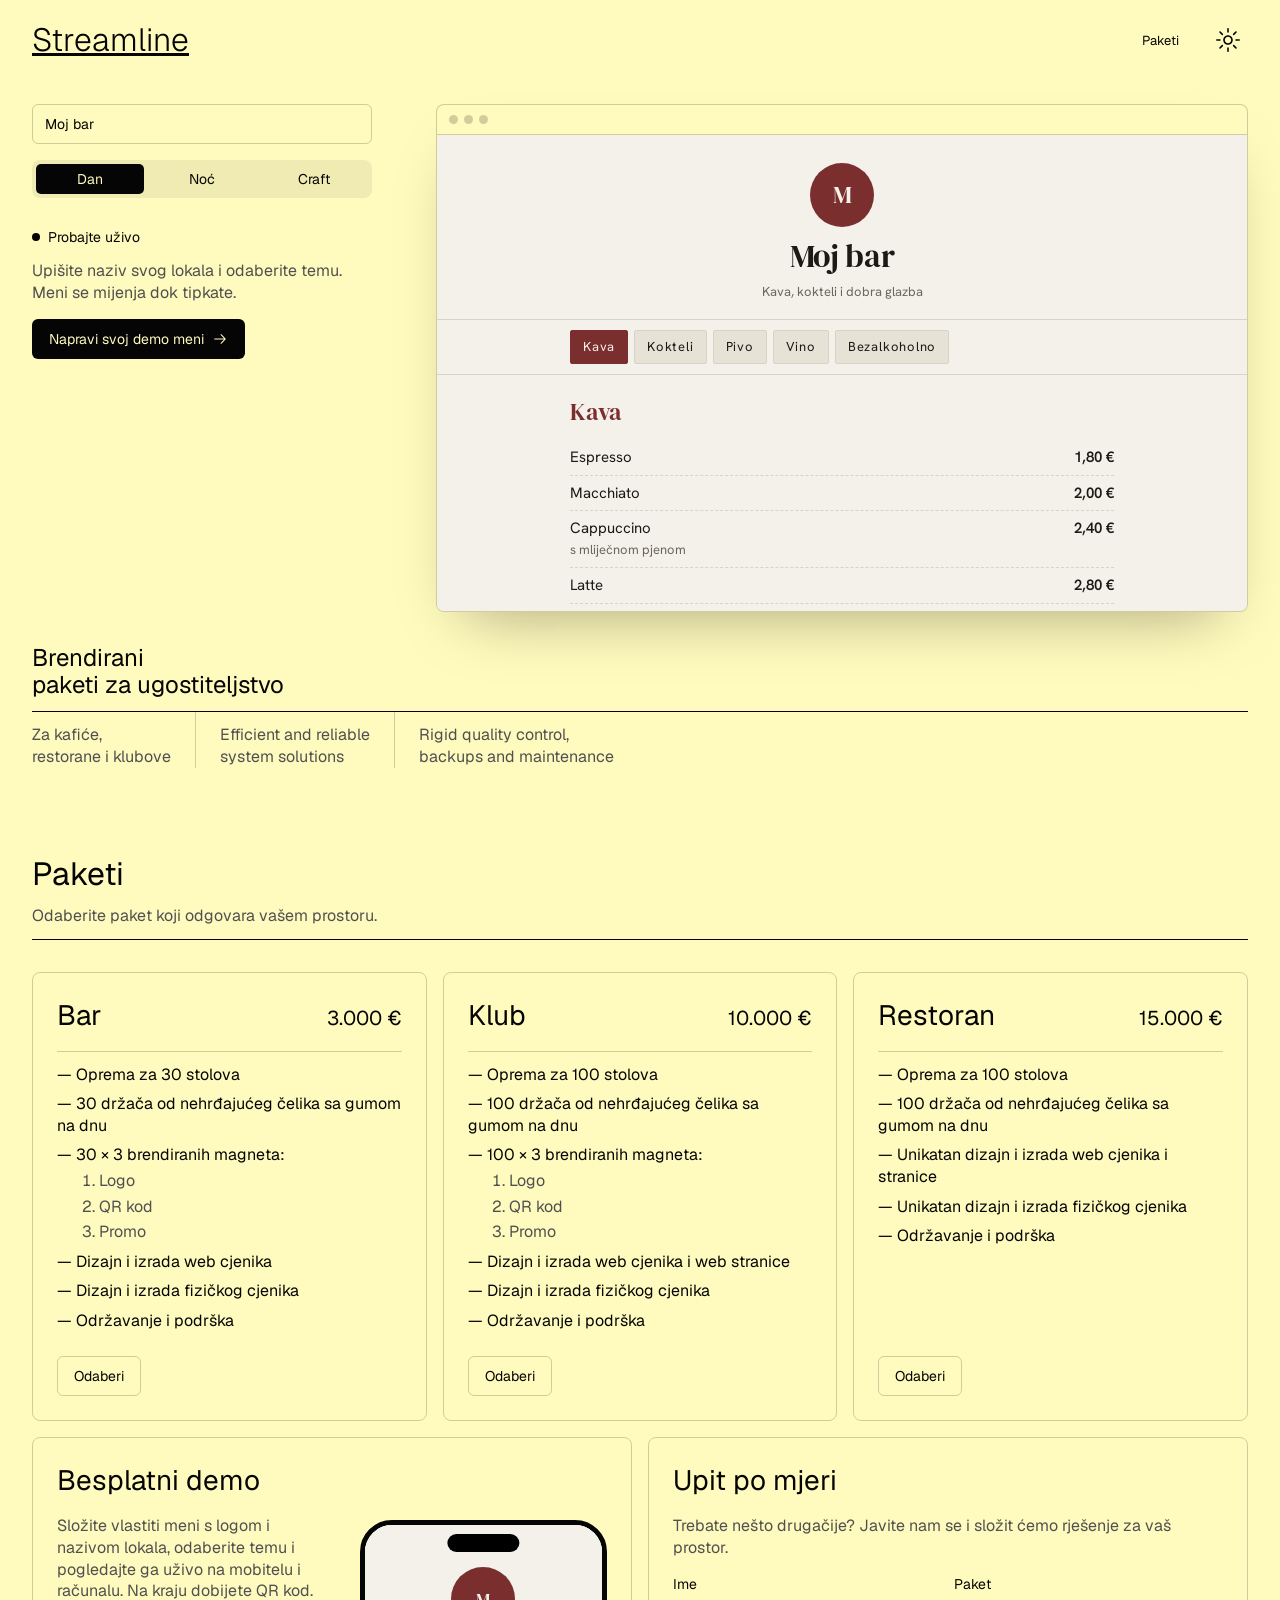
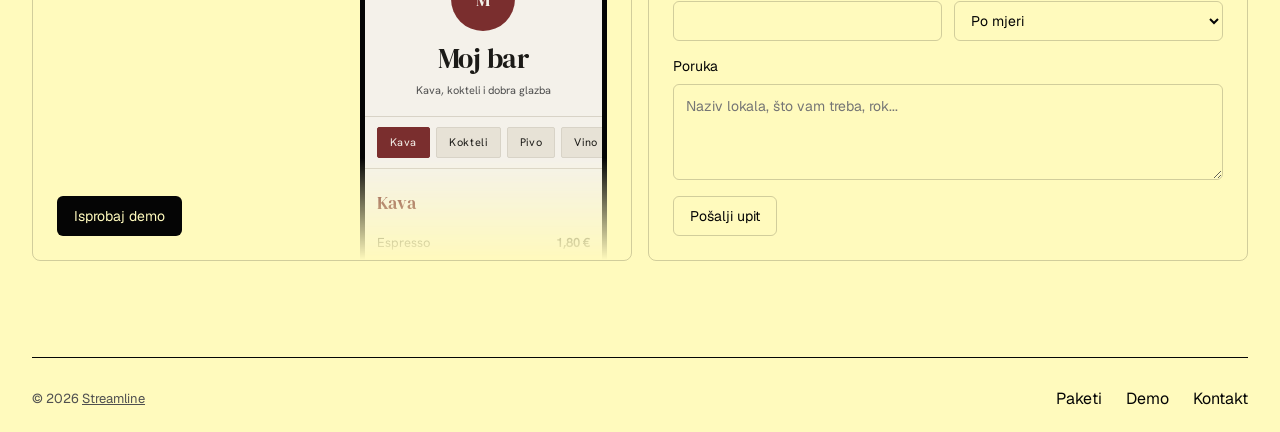
==== index.html @ 65c803cf "Streamline website: homepage, menu builder and exports Homepage with a live menu demo, packages (Bar" ====
<!DOCTYPE html>
<html lang="hr">

<head>
    <meta charset="UTF-8">
    <meta name="viewport" content="width=device-width, initial-scale=1.0">
    <meta name="description" content="Brendirani paketi za ugostiteljstvo: digitalni meniji za kafiće, restorane i klubove.">
    <title>Streamline</title>

    <script>
        try {
            document.documentElement.dataset.theme = localStorage.theme ||
                (matchMedia('(prefers-color-scheme: dark)').matches ? 'dark' : 'light');
        } catch { document.documentElement.dataset.theme = 'dark'; }
    </script>

    <link rel="preload" href="fonts/geist-latin.woff2" as="font" type="font/woff2" crossorigin>
    <link rel="stylesheet" href="css/site-font.css">
    <!-- menu fonts, served from fonts/ (see css/fonts.css); the default theme's two are preloaded -->
    <link rel="preload" href="fonts/hanken-grotesk-latin.woff2" as="font" type="font/woff2" crossorigin>
    <link rel="preload" href="fonts/dm-serif-display-400-latin.woff2" as="font" type="font/woff2" crossorigin>
    <link rel="stylesheet" href="css/fonts.css">
    <link rel="stylesheet" href="css/tokens.css">
    <link rel="stylesheet" href="css/base.css">
    <link rel="stylesheet" href="css/menu.css">
    <link rel="stylesheet" href="css/home.css">
</head>

<body>

    <header class="site-header container">
        <a class="brand" href="index.html">Streamline</a>
        <div class="header-actions">
            <a class="btn btn-ghost btn-sm hide-mobile" href="#packages">Paketi</a>
            <button id="theme" type="button" aria-label="Promijeni temu">
                <svg class="sun" width="24" height="24" viewBox="0 0 15 15" fill="none" xmlns="http://www.w3.org/2000/svg"><path d="M7.5 0C7.77614 0 8 0.223858 8 0.5V2.5C8 2.77614 7.77614 3 7.5 3C7.22386 3 7 2.77614 7 2.5V0.5C7 0.223858 7.22386 0 7.5 0ZM2.1967 2.1967C2.39196 2.00144 2.70854 2.00144 2.90381 2.1967L4.31802 3.61091C4.51328 3.80617 4.51328 4.12276 4.31802 4.31802C4.12276 4.51328 3.80617 4.51328 3.61091 4.31802L2.1967 2.90381C2.00144 2.70854 2.00144 2.39196 2.1967 2.1967ZM0.5 7C0.223858 7 0 7.22386 0 7.5C0 7.77614 0.223858 8 0.5 8H2.5C2.77614 8 3 7.77614 3 7.5C3 7.22386 2.77614 7 2.5 7H0.5ZM2.1967 12.8033C2.00144 12.608 2.00144 12.2915 2.1967 12.0962L3.61091 10.682C3.80617 10.4867 4.12276 10.4867 4.31802 10.682C4.51328 10.8772 4.51328 11.1938 4.31802 11.3891L2.90381 12.8033C2.70854 12.9986 2.39196 12.9986 2.1967 12.8033ZM12.5 7C12.2239 7 12 7.22386 12 7.5C12 7.77614 12.2239 8 12.5 8H14.5C14.7761 8 15 7.77614 15 7.5C15 7.22386 14.7761 7 14.5 7H12.5ZM10.682 4.31802C10.4867 4.12276 10.4867 3.80617 10.682 3.61091L12.0962 2.1967C12.2915 2.00144 12.608 2.00144 12.8033 2.1967C12.9986 2.39196 12.9986 2.70854 12.8033 2.90381L11.3891 4.31802C11.1938 4.51328 10.8772 4.51328 10.682 4.31802ZM8 12.5C8 12.2239 7.77614 12 7.5 12C7.22386 12 7 12.2239 7 12.5V14.5C7 14.7761 7.22386 15 7.5 15C7.77614 15 8 14.7761 8 14.5V12.5ZM10.682 10.682C10.8772 10.4867 11.1938 10.4867 11.3891 10.682L12.8033 12.0962C12.9986 12.2915 12.9986 12.608 12.8033 12.8033C12.608 12.9986 12.2915 12.9986 12.0962 12.8033L10.682 11.3891C10.4867 11.1938 10.4867 10.8772 10.682 10.682ZM5.5 7.5C5.5 6.39543 6.39543 5.5 7.5 5.5C8.60457 5.5 9.5 6.39543 9.5 7.5C9.5 8.60457 8.60457 9.5 7.5 9.5C6.39543 9.5 5.5 8.60457 5.5 7.5ZM7.5 4.5C5.84315 4.5 4.5 5.84315 4.5 7.5C4.5 9.15685 5.84315 10.5 7.5 10.5C9.15685 10.5 10.5 9.15685 10.5 7.5C10.5 5.84315 9.15685 4.5 7.5 4.5Z" fill="currentColor" fill-rule="evenodd" clip-rule="evenodd"></path></svg>
            <svg class="moon" width="24" height="24" viewBox="0 0 15 15" fill="none" xmlns="http://www.w3.org/2000/svg"><path d="M2.89998 0.499976C2.89998 0.279062 2.72089 0.0999756 2.49998 0.0999756C2.27906 0.0999756 2.09998 0.279062 2.09998 0.499976V1.09998H1.49998C1.27906 1.09998 1.09998 1.27906 1.09998 1.49998C1.09998 1.72089 1.27906 1.89998 1.49998 1.89998H2.09998V2.49998C2.09998 2.72089 2.27906 2.89998 2.49998 2.89998C2.72089 2.89998 2.89998 2.72089 2.89998 2.49998V1.89998H3.49998C3.72089 1.89998 3.89998 1.72089 3.89998 1.49998C3.89998 1.27906 3.72089 1.09998 3.49998 1.09998H2.89998V0.499976ZM5.89998 3.49998C5.89998 3.27906 5.72089 3.09998 5.49998 3.09998C5.27906 3.09998 5.09998 3.27906 5.09998 3.49998V4.09998H4.49998C4.27906 4.09998 4.09998 4.27906 4.09998 4.49998C4.09998 4.72089 4.27906 4.89998 4.49998 4.89998H5.09998V5.49998C5.09998 5.72089 5.27906 5.89998 5.49998 5.89998C5.72089 5.89998 5.89998 5.72089 5.89998 5.49998V4.89998H6.49998C6.72089 4.89998 6.89998 4.72089 6.89998 4.49998C6.89998 4.27906 6.72089 4.09998 6.49998 4.09998H5.89998V3.49998ZM1.89998 6.49998C1.89998 6.27906 1.72089 6.09998 1.49998 6.09998C1.27906 6.09998 1.09998 6.27906 1.09998 6.49998V7.09998H0.499976C0.279062 7.09998 0.0999756 7.27906 0.0999756 7.49998C0.0999756 7.72089 0.279062 7.89998 0.499976 7.89998H1.09998V8.49998C1.09998 8.72089 1.27906 8.89997 1.49998 8.89997C1.72089 8.89997 1.89998 8.72089 1.89998 8.49998V7.89998H2.49998C2.72089 7.89998 2.89998 7.72089 2.89998 7.49998C2.89998 7.27906 2.72089 7.09998 2.49998 7.09998H1.89998V6.49998ZM8.54406 0.98184L8.24618 0.941586C8.03275 0.917676 7.90692 1.1655 8.02936 1.34194C8.17013 1.54479 8.29981 1.75592 8.41754 1.97445C8.91878 2.90485 9.20322 3.96932 9.20322 5.10022C9.20322 8.37201 6.82247 11.0878 3.69887 11.6097C3.45736 11.65 3.20988 11.6772 2.96008 11.6906C2.74563 11.702 2.62729 11.9535 2.77721 12.1072C2.84551 12.1773 2.91535 12.2458 2.98667 12.3128L3.05883 12.3795L3.31883 12.6045L3.50684 12.7532L3.62796 12.8433L3.81491 12.9742L3.99079 13.089C4.11175 13.1651 4.23536 13.2375 4.36157 13.3059L4.62496 13.4412L4.88553 13.5607L5.18837 13.6828L5.43169 13.7686C5.56564 13.8128 5.70149 13.8529 5.83857 13.8885C5.94262 13.9155 6.04767 13.9401 6.15405 13.9622C6.27993 13.9883 6.40713 14.0109 6.53544 14.0298L6.85241 14.0685L7.11934 14.0892C7.24637 14.0965 7.37436 14.1002 7.50322 14.1002C11.1483 14.1002 14.1032 11.1453 14.1032 7.50023C14.1032 7.25044 14.0893 7.00389 14.0623 6.76131L14.0255 6.48407C13.991 6.26083 13.9453 6.04129 13.8891 5.82642C13.8213 5.56709 13.7382 5.31398 13.6409 5.06881L13.5279 4.80132L13.4507 4.63542L13.3766 4.48666C13.2178 4.17773 13.0353 3.88295 12.8312 3.60423L12.6782 3.40352L12.4793 3.16432L12.3157 2.98361L12.1961 2.85951L12.0355 2.70246L11.8134 2.50184L11.4925 2.24191L11.2483 2.06498L10.9562 1.87446L10.6346 1.68894L10.3073 1.52378L10.1938 1.47176L9.95488 1.3706L9.67791 1.2669L9.42566 1.1846L9.10075 1.09489L8.83599 1.03486L8.54406 0.98184ZM10.4032 5.30023C10.4032 4.27588 10.2002 3.29829 9.83244 2.40604C11.7623 3.28995 13.1032 5.23862 13.1032 7.50023C13.1032 10.593 10.596 13.1002 7.50322 13.1002C6.63646 13.1002 5.81597 12.9036 5.08355 12.5522C6.5419 12.0941 7.81081 11.2082 8.74322 10.0416C8.87963 10.2284 9.10028 10.3497 9.34928 10.3497C9.76349 10.3497 10.0993 10.0139 10.0993 9.59971C10.0993 9.24256 9.84965 8.94373 9.51535 8.86816C9.57741 8.75165 9.63653 8.63334 9.6926 8.51332C9.88358 8.63163 10.1088 8.69993 10.35 8.69993C11.0403 8.69993 11.6 8.14028 11.6 7.44993C11.6 6.75976 11.0406 6.20024 10.3505 6.19993C10.3853 5.90487 10.4032 5.60464 10.4032 5.30023Z" fill="currentColor" fill-rule="evenodd" clip-rule="evenodd"></path></svg>
            </button>
        </div>
    </header>

    <main>

        <section id="landing" class="container">

            <div class="hero-demo">
                <div class="hero-controls">
                    <label class="field">
                        <span class="sr-only">Naziv lokala</span>
                        <input class="input" type="text" data-name-input maxlength="32" placeholder="Naziv lokala">
                    </label>

                    <div class="segmented" data-theme-group role="radiogroup" aria-label="Tema menija"></div>

                    <p class="eyebrow"><span class="dot"></span> Probajte uživo</p>
                    <p class="hero-lead">Upišite naziv svog lokala i odaberite temu. Meni se mijenja dok tipkate.</p>

                    <a class="btn btn-primary" data-open-builder href="demo.html">
                        Napravi svoj demo meni
                        <svg width="16" height="16" viewBox="0 0 15 15" fill="none" aria-hidden="true"><path d="M8.15 3.15a.5.5 0 0 1 .7 0l4 4a.5.5 0 0 1 0 .7l-4 4a.5.5 0 0 1-.7-.7L11.29 8H2.5a.5.5 0 0 1 0-1h8.79L8.15 3.85a.5.5 0 0 1 0-.7Z" fill="currentColor"/></svg>
                    </a>
                </div>

                <div class="hero-stage" aria-label="Pregled menija">
                    <div class="device laptop">
                        <div class="laptop-bar"><i></i><i></i><i></i></div>
                        <div class="screen" data-menu></div>
                    </div>
                    <div class="device phone">
                        <div class="screen" data-menu></div>
                    </div>
                </div>
            </div>

            <div id="hero">
                <div id="hero-title">
                    <h3>Brendirani <br> paketi za ugostiteljstvo</h3>
                </div>

                <div id="list">
                    <div>Za kafiće, <br> restorane i klubove</div>
                    <div>Efficient and reliable<br> system solutions</div>
                    <div>Rigid quality control, <br> backups and maintenance</div>
                </div>
            </div>

        </section>

        <section id="packages" class="container">
            <div class="section-head">
                <h3>Paketi</h3>
                <p>Odaberite paket koji odgovara vašem prostoru.</p>
            </div>

            <div class="package-grid">
                <article class="card">
                    <div class="card-head">
                        <h4>Bar</h4>
                        <p class="card-price">3.000 €</p>
                    </div>
                    <ul>
                        <li>Oprema za 30 stolova</li>
                        <li>30 držača od nehrđajućeg čelika sa gumom na dnu</li>
                        <li>30 × 3 brendiranih magneta:
                            <ol><li>Logo</li><li>QR kod</li><li>Promo</li></ol>
                        </li>
                        <li>Dizajn i izrada web cjenika</li>
                        <li>Dizajn i izrada fizičkog cjenika</li>
                        <li>Održavanje i podrška</li>
                    </ul>
                    <a class="btn btn-outline" href="#inquiry" data-package="Bar">Odaberi</a>
                </article>

                <article class="card">
                    <div class="card-head">
                        <h4>Klub</h4>
                        <p class="card-price">10.000 €</p>
                    </div>
                    <ul>
                        <li>Oprema za 100 stolova</li>
                        <li>100 držača od nehrđajućeg čelika sa gumom na dnu</li>
                        <li>100 × 3 brendiranih magneta:
                            <ol><li>Logo</li><li>QR kod</li><li>Promo</li></ol>
                        </li>
                        <li>Dizajn i izrada web cjenika i web stranice</li>
                        <li>Dizajn i izrada fizičkog cjenika</li>
                        <li>Održavanje i podrška</li>
                    </ul>
                    <a class="btn btn-outline" href="#inquiry" data-package="Klub">Odaberi</a>
                </article>

                <article class="card">
                    <div class="card-head">
                        <h4>Restoran</h4>
                        <p class="card-price">15.000 €</p>
                    </div>
                    <ul>
                        <li>Oprema za 100 stolova</li>
                        <li>100 držača od nehrđajućeg čelika sa gumom na dnu</li>
                        <li>Unikatan dizajn i izrada web cjenika i stranice</li>
                        <li>Unikatan dizajn i izrada fizičkog cjenika</li>
                        <li>Održavanje i podrška</li>
                    </ul>
                    <a class="btn btn-outline" href="#inquiry" data-package="Restoran">Odaberi</a>
                </article>
            </div>

            <div class="split">
                <div class="split-item free-demo">
                    <div class="free-demo-text">
                        <h4>Besplatni demo</h4>
                        <p>Složite vlastiti meni s logom i nazivom lokala, odaberite temu i pogledajte ga uživo na mobitelu i računalu. Na kraju dobijete QR kod.</p>
                        <a class="btn btn-primary" data-open-builder href="demo.html">Isprobaj demo</a>
                    </div>

                    <div class="free-demo-stage">
                        <div class="device phone">
                            <div class="screen" data-menu="light"></div>
                        </div>
                    </div>
                </div>

                <form class="split-item" id="inquiry">
                    <h4>Upit po mjeri</h4>
                    <p>Trebate nešto drugačije? Javite nam se i složit ćemo rješenje za vaš prostor.</p>

                    <div class="form-row">
                        <label class="field">
                            <span>Ime</span>
                            <input class="input" type="text" name="name" required>
                        </label>
                        <label class="field">
                            <span>Paket</span>
                            <select class="input" name="package">
                                <option>Po mjeri</option>
                                <option>Bar</option>
                                <option>Klub</option>
                                <option>Restoran</option>
                            </select>
                        </label>
                    </div>
                    <label class="field">
                        <span>Poruka</span>
                        <textarea class="input" name="message" rows="3" placeholder="Naziv lokala, što vam treba, rok..."></textarea>
                    </label>
                    <button class="btn btn-outline" type="submit">Pošalji upit</button>
                </form>
            </div>
        </section>

    </main>

    <footer class="site-footer container">
        <div class="footer-inner">
            <p class="footer-copy">© <span id="year"></span> <span class="brand-word">Streamline</span></p>
            <nav>
                <a href="#packages">Paketi</a>
                <a href="demo.html">Demo</a>
                <a href="#inquiry">Kontakt</a>
            </nav>
        </div>
    </footer>

    <script src="js/theme.js"></script>
    <script src="js/default-menu.js"></script>
    <script src="js/menu.js"></script>
    <script src="js/home.js"></script>
</body>

</html>
---- css/site-font.css ----
/* =========================================================
   The site's own font: Geist (SIL Open Font License), one variable
   file covering weights 300-400, split into latin and latin-ext.
   To change the site font, swap these files and --font-* in tokens.css.
   ========================================================= */

@font-face {
    font-family: 'Geist';
    font-style: normal;
    font-weight: 300 400;
    font-display: swap;
    src: url(../fonts/geist-latin.woff2) format('woff2');
    unicode-range: U+0000-00FF, U+0131, U+0152-0153, U+02BB-02BC, U+02C6, U+02DA, U+02DC, U+0304, U+0308, U+0329, U+2000-206F, U+20AC, U+2122, U+2191, U+2193, U+2212, U+2215, U+FEFF, U+FFFD;
}

@font-face {
    font-family: 'Geist';
    font-style: normal;
    font-weight: 300 400;
    font-display: swap;
    src: url(../fonts/geist-latin-ext.woff2) format('woff2');
    unicode-range: U+0100-02BA, U+02BD-02C5, U+02C7-02CC, U+02CE-02D7, U+02DD-02FF, U+0304, U+0308, U+0329, U+1D00-1DBF, U+1E00-1E9F, U+1EF2-1EFF, U+2020, U+20A0-20AB, U+20AD-20C4, U+2113, U+2C60-2C7F, U+A720-A7FF;
}
---- css/fonts.css ----
/* =========================================================
   The menu's fonts, served from this site instead of Google Fonts
   (one less server to wait for on the first visit).

   Only what the themes use: Hanken Grotesk 400-600 (one variable file),
   DM Serif Display 400 (Dan), Space Grotesk 600 (Noć), Fraunces 500 at
   opsz 40 (Craft). Each is split into latin and latin-ext, so č ć š ž đ
   come from the small second file. All are SIL Open Font License.
   A browser only downloads a file once text on the page needs it.
   ========================================================= */

@font-face {
    font-family: 'Hanken Grotesk';
    font-style: normal;
    font-weight: 400 600;
    font-display: swap;
    src: url(../fonts/hanken-grotesk-latin.woff2) format('woff2');
    unicode-range: U+0000-00FF, U+0131, U+0152-0153, U+02BB-02BC, U+02C6, U+02DA, U+02DC, U+0304, U+0308, U+0329, U+2000-206F, U+20AC, U+2122, U+2191, U+2193, U+2212, U+2215, U+FEFF, U+FFFD;
}

@font-face {
    font-family: 'Hanken Grotesk';
    font-style: normal;
    font-weight: 400 600;
    font-display: swap;
    src: url(../fonts/hanken-grotesk-latin-ext.woff2) format('woff2');
    unicode-range: U+0100-02BA, U+02BD-02C5, U+02C7-02CC, U+02CE-02D7, U+02DD-02FF, U+0304, U+0308, U+0329, U+1D00-1DBF, U+1E00-1E9F, U+1EF2-1EFF, U+2020, U+20A0-20AB, U+20AD-20C4, U+2113, U+2C60-2C7F, U+A720-A7FF;
}

@font-face {
    font-family: 'DM Serif Display';
    font-style: normal;
    font-weight: 400;
    font-display: swap;
    src: url(../fonts/dm-serif-display-400-latin.woff2) format('woff2');
    unicode-range: U+0000-00FF, U+0131, U+0152-0153, U+02BB-02BC, U+02C6, U+02DA, U+02DC, U+0304, U+0308, U+0329, U+2000-206F, U+20AC, U+2122, U+2191, U+2193, U+2212, U+2215, U+FEFF, U+FFFD;
}

@font-face {
    font-family: 'DM Serif Display';
    font-style: normal;
    font-weight: 400;
    font-display: swap;
    src: url(../fonts/dm-serif-display-400-latin-ext.woff2) format('woff2');
    unicode-range: U+0100-02BA, U+02BD-02C5, U+02C7-02CC, U+02CE-02D7, U+02DD-02FF, U+0304, U+0308, U+0329, U+1D00-1DBF, U+1E00-1E9F, U+1EF2-1EFF, U+2020, U+20A0-20AB, U+20AD-20C4, U+2113, U+2C60-2C7F, U+A720-A7FF;
}

@font-face {
    font-family: 'Space Grotesk';
    font-style: normal;
    font-weight: 600;
    font-display: swap;
    src: url(../fonts/space-grotesk-600-latin.woff2) format('woff2');
    unicode-range: U+0000-00FF, U+0131, U+0152-0153, U+02BB-02BC, U+02C6, U+02DA, U+02DC, U+0304, U+0308, U+0329, U+2000-206F, U+20AC, U+2122, U+2191, U+2193, U+2212, U+2215, U+FEFF, U+FFFD;
}

@font-face {
    font-family: 'Space Grotesk';
    font-style: normal;
    font-weight: 600;
    font-display: swap;
    src: url(../fonts/space-grotesk-600-latin-ext.woff2) format('woff2');
    unicode-range: U+0100-02BA, U+02BD-02C5, U+02C7-02CC, U+02CE-02D7, U+02DD-02FF, U+0304, U+0308, U+0329, U+1D00-1DBF, U+1E00-1E9F, U+1EF2-1EFF, U+2020, U+20A0-20AB, U+20AD-20C4, U+2113, U+2C60-2C7F, U+A720-A7FF;
}

@font-face {
    font-family: 'Fraunces';
    font-style: normal;
    font-weight: 500;
    font-display: swap;
    src: url(../fonts/fraunces-500-latin.woff2) format('woff2');
    unicode-range: U+0000-00FF, U+0131, U+0152-0153, U+02BB-02BC, U+02C6, U+02DA, U+02DC, U+0304, U+0308, U+0329, U+2000-206F, U+20AC, U+2122, U+2191, U+2193, U+2212, U+2215, U+FEFF, U+FFFD;
}

@font-face {
    font-family: 'Fraunces';
    font-style: normal;
    font-weight: 500;
    font-display: swap;
    src: url(../fonts/fraunces-500-latin-ext.woff2) format('woff2');
    unicode-range: U+0100-02BA, U+02BD-02C5, U+02C7-02CC, U+02CE-02D7, U+02DD-02FF, U+0304, U+0308, U+0329, U+1D00-1DBF, U+1E00-1E9F, U+1EF2-1EFF, U+2020, U+20A0-20AB, U+20AD-20C4, U+2113, U+2C60-2C7F, U+A720-A7FF;
}
---- css/tokens.css ----
/* =========================================================
   Design tokens. Change fonts, colors, spacing and radii here;
   every other stylesheet reads from these variables.
   ========================================================= */

:root {
    /* ---------- fonts ---------- */
    --font-display: 'Geist', 'Helvetica Neue', Helvetica, Arial, sans-serif;  /* files: css/site-font.css */
    --font-body: 'Geist', 'Helvetica Neue', Helvetica, Arial, sans-serif;
    /* the menu's own fonts live in css/menu.css, so the exports can inline them */

    --weight-light: 300;
    --weight-regular: 400;
    --weight-medium: 400;    /* labels, buttons (the site font has no 500) */
    --weight-heading: 400;   /* h3 / h4 */

    /* ---------- type scale ---------- */
    --text-xs: 13px;
    --text-sm: 14px;
    --text-md: 16px;
    --text-lg: 20px;
    --text-xl: 28px;
    --text-2xl: 32px;
    --text-hero: 24px;
    --line-height: 1.35;

    /* ---------- palette (raw colors) ---------- */
    --cream: #fffabd;
    --ink: #050505;
    --grey-on-cream: #505050;
    --grey-on-ink: #a3a38b;

    /* ---------- spacing ---------- */
    --space-1: 4px;
    --space-2: 8px;
    --space-3: 12px;
    --space-4: 16px;
    --space-5: 24px;
    --space-6: 32px;
    --space-7: 48px;
    --space-8: 64px;
    --space-9: 96px;

    --gutter: 32px;          /* page side padding */
    --max-width: 1440px;     /* content width cap */
    --header-height: 80px;

    /* ---------- shape ---------- */
    --monitor-ratio: 1.6;    /* laptop preview width / height (16:10), homepage + builder */
    --radius-sm: 6px;
    --radius: 8px;
    --radius-lg: 16px;
    --radius-device: 32px;
    --border-width: 1px;

    /* ---------- motion ---------- */
    --ease: cubic-bezier(.2, .7, .2, 1);
    --duration: .2s;
}

/* ---------- semantic colors (light / dark) ---------- */

:root {
    color-scheme: light;
    --bg: var(--cream);
    --fg: var(--ink);
    --accent: var(--grey-on-cream);
    --muted: rgba(5, 5, 5, 0.06);
    --border: rgba(5, 5, 5, 0.18);
}

:root[data-theme="dark"] {
    color-scheme: dark;
    --bg: var(--ink);
    --fg: var(--cream);
    --accent: var(--grey-on-ink);
    --muted: rgba(255, 250, 189, 0.08);
    --border: rgba(255, 250, 189, 0.2);
}

@media (max-width: 720px) {
    :root {
        --gutter: 16px;
        --header-height: 72px;
        --text-hero: 22px;
    }
}
---- css/base.css ----
/* =========================================================
   Base: reset, page shell, header, footer, buttons, form fields.
   Shared by every page. Values come from tokens.css.
   ========================================================= */

/* ---------- reset ---------- */

*,
*::before,
*::after {
    box-sizing: border-box;
}

html, body, div, span, h1, h2, h3, h4, h5, h6, p, a, img, ul, ol, li,
fieldset, form, label, legend, section, article, header, footer, nav, main, figure {
    margin: 0;
    padding: 0;
    border: 0;
    font: inherit;
}

ul, ol {
    list-style: none;
}

img, svg {
    display: block;
    max-width: 100%;
}

button,
input,
select,
textarea {
    font: inherit;
    color: inherit;
}

button {
    background: none;
    border: none;
    padding: 0;
    cursor: pointer;
}

[hidden] {
    display: none !important;
}

a {
    color: inherit;
    text-decoration: none;
}

/* ---------- page ---------- */

html,
body {
    overscroll-behavior: none;
}

html {
    scroll-behavior: smooth;
}

body {
    min-height: 100dvh;
    overflow-x: hidden;
    background: var(--bg);
    color: var(--fg);
    font-family: var(--font-body);
    font-weight: var(--weight-regular);
    line-height: 1;
}

::selection {
    color: var(--bg);
    background: var(--fg);
}

.container {
    width: 100%;
    max-width: var(--max-width);
    margin: 0 auto;
    padding: 0 var(--gutter);
}

h3 {
    font-family: var(--font-display);
    font-weight: var(--weight-heading);
    font-size: var(--text-hero);
    line-height: 1.15;
}

h4 {
    font-family: var(--font-display);
    font-weight: var(--weight-heading);
    font-size: var(--text-lg);
}

.muted {
    color: var(--accent);
}

/* ---------- header ---------- */

.site-header {
    display: flex;
    align-items: center;
    justify-content: space-between;
    height: var(--header-height);
}

.brand {
    font-family: var(--font-display);
    font-weight: var(--weight-light);
    font-size: var(--text-2xl);
    text-decoration: underline;
}

.header-actions {
    display: flex;
    align-items: center;
    gap: var(--space-4);
}

#theme {
    display: grid;
    place-items: center;
    width: 40px;
    height: 40px;
}

/* show the icon you'd switch to */
.moon,
:root[data-theme="dark"] .sun {
    display: none;
}

:root[data-theme="dark"] .moon {
    display: block;
}

/* ---------- section heading ---------- */

.section-head {
    margin-bottom: var(--space-6);
    padding-bottom: var(--space-3);
    border-bottom: var(--border-width) solid currentColor;
}

.section-head h3 {
    font-size: var(--text-2xl);
}

.section-head p {
    margin-top: var(--space-3);
    color: var(--accent);
    line-height: var(--line-height);
}

/* ---------- button (shadcn style) ---------- */

.btn {
    display: inline-flex;
    align-items: center;
    justify-content: center;
    gap: var(--space-2);
    height: 40px;
    padding: 0 var(--space-4);
    border: var(--border-width) solid transparent;
    border-radius: var(--radius-sm);
    font-size: var(--text-sm);
    font-weight: var(--weight-medium);
    line-height: 1;
    white-space: nowrap;
    cursor: pointer;
    transition: background-color var(--duration), color var(--duration),
        border-color var(--duration), opacity var(--duration);
}

.btn:focus-visible {
    outline: 2px solid var(--fg);
    outline-offset: 2px;
}

.btn:disabled {
    opacity: .5;
    pointer-events: none;
}

.btn-primary {
    background: var(--fg);
    color: var(--bg);
}

.btn-primary:hover {
    opacity: .88;
}

.btn-outline {
    background: transparent;
    border-color: var(--border);
}

.btn-outline:hover {
    background: var(--muted);
    border-color: var(--fg);
}

.btn-ghost:hover {
    background: var(--muted);
}

.btn-sm {
    height: 32px;
    padding: 0 var(--space-3);
    font-size: var(--text-xs);
}

.btn-icon {
    width: 32px;
    padding: 0;
}

/* ---------- segmented control (theme chips) ---------- */

.segmented {
    display: grid;
    grid-auto-flow: column;
    grid-auto-columns: 1fr;
    gap: var(--space-1);
    padding: var(--space-1);
    background: var(--muted);
    border-radius: var(--radius);
}

.segmented label {
    position: relative;
    padding: var(--space-2) var(--space-3);
    border-radius: calc(var(--radius) - 3px);
    font-size: var(--text-sm);
    text-align: center;
    cursor: pointer;
    transition: background-color var(--duration), color var(--duration);
}

.segmented input {
    position: absolute;
    inset: 0;
    opacity: 0;
    cursor: pointer;
}

.segmented label:has(input:checked) {
    background: var(--fg);
    color: var(--bg);
}

.segmented label:has(input:focus-visible) {
    outline: 2px solid var(--fg);
    outline-offset: 1px;
}

/* ---------- form fields ---------- */

.field {
    display: flex;
    flex-direction: column;
    gap: var(--space-2);
    font-size: var(--text-sm);
    min-width: 0;
}

.field > span,
.field-label {
    font-weight: var(--weight-medium);
}

.input {
    width: 100%;
    height: 40px;
    padding: 0 var(--space-3);
    border: var(--border-width) solid var(--border);
    border-radius: var(--radius-sm);
    background: transparent;
    font-size: var(--text-sm);
}

textarea.input {
    height: auto;
    min-height: 96px;
    padding: var(--space-3);
    line-height: var(--line-height);
    resize: vertical;
}

.input:focus-visible {
    outline: 2px solid var(--fg);
    outline-offset: 1px;
    border-color: transparent;
}

select.input option {
    background: var(--bg);
}

.check {
    display: flex;
    align-items: center;
    gap: var(--space-2);
    font-size: var(--text-sm);
    cursor: pointer;
}

.check input {
    width: 16px;
    height: 16px;
    accent-color: var(--fg);
}

/* ---------- footer ---------- */

.site-footer {
    padding-top: var(--space-6);
    padding-bottom: var(--space-5);
}

/* one row: copyright on the left, links on the right */
.footer-inner {
    display: flex;
    justify-content: space-between;
    align-items: center;
    gap: var(--space-5);
    flex-wrap: wrap;
    padding-top: var(--space-6);
    border-top: var(--border-width) solid currentColor;
}

/* "Streamline" is always underlined: it is part of the logo */
.brand-word {
    text-decoration: underline;
}

.site-footer p {
    color: var(--accent);
    line-height: var(--line-height);
}

.site-footer nav {
    display: flex;
    gap: var(--space-5);
}

.site-footer nav a:hover {
    text-decoration: underline;
}

.footer-copy {
    font-size: var(--text-xs);
}

@media (prefers-reduced-motion: reduce) {
    html {
        scroll-behavior: auto;
    }

    *,
    *::before,
    *::after {
        animation: none !important;
        transition: none !important;
    }
}
---- css/menu.css ----
/* =========================================================
   Bar menu: the menu customers see, plus the phone and laptop
   frames used to preview it. Used on the homepage and in the builder.

   This file is self-contained on purpose: it is the only stylesheet
   inlined into the exported website and the A5 print, so the menu's
   own fonts and tokens live here, not in css/tokens.css.

   Each theme is a block of variables. To restyle a theme, change its
   variables; to add a theme, copy a block, rename it and add it to
   THEMES in js/menu.js (that is also where the names visitors see,
   Dan / Noć / Craft, are set). Font files: css/fonts.css.
   ========================================================= */

.menu {
    /* ---------- fonts ---------- */
    --m-font-body: 'Hanken Grotesk', system-ui, sans-serif;
    --m-font-light: 'DM Serif Display', Georgia, serif;
    --m-font-dark: 'Space Grotesk', 'Hanken Grotesk', sans-serif;
    --m-font-afternoon: 'Fraunces', Georgia, serif;

    --m-weight-regular: 400;
    --m-weight-strong: 600;

    /* ---------- type scale ---------- */
    --m-step-tiny: 0.6875rem;
    --m-step-small: 0.8125rem;
    --m-step-0: 0.9375rem;
    --m-step-1: 1.125rem;
    --m-step-2: 1.5rem;
    --m-step-3: 2rem;

    --m-leading-body: 1.5;
    --m-leading-heading: 1.12;
    --m-leading-item: 1.25;
    --m-leading-desc: 1.4;

    --m-tracking-heading: -0.015em;
    --m-tracking-caps: 0.06em;

    /* ---------- layout ---------- */
    --m-measure: 36rem;        /* menu column width */
    --m-measure-desc: 52ch;
    --m-pad: 16px;             /* side padding, also lines the tabs up */
    --m-gap-section: 2rem;     /* between categories */
    --m-gap-items: 0.9rem;     /* heading to first item */
    --m-radius: 2px;

    /* ---------- theme colors (overridden per theme) ---------- */
    --m-bg: #f4f1ea;
    --m-fg: #1b1a17;
    --m-muted: #6b675f;
    --m-line: #d8d3c7;
    --m-accent: #7a2e2e;
    --m-on-accent: #f4f1ea;
    --m-chip: #e7e2d6;

    --m-display: var(--m-font-light);
    --m-display-weight: var(--m-weight-regular);
    --m-display-tracking: -0.01em;
    --m-display-variation: normal;

    min-height: 100%;
    background: var(--m-bg);
    color: var(--m-fg);
    font-family: var(--m-font-body);
    font-weight: var(--m-weight-regular);
    font-size: var(--m-step-0);
    line-height: var(--m-leading-body);
    transition: background-color .35s var(--ease), color .35s var(--ease);
}

/* ---------- themes ---------- */

.menu.theme-light {
    --m-bg: #f4f1ea;
    --m-fg: #1b1a17;
    --m-muted: #6b675f;
    --m-line: #d8d3c7;
    --m-accent: #7a2e2e;
    --m-on-accent: #f4f1ea;
    --m-chip: #e7e2d6;

    --m-display: var(--m-font-light);
    --m-display-weight: 400;
    --m-display-tracking: -0.01em;
}

.menu.theme-dark {
    --m-bg: #141414;
    --m-fg: #ece9e2;
    --m-muted: #9a968d;
    --m-line: #2c2c2a;
    --m-accent: #c8863d;
    --m-on-accent: #141414;
    --m-chip: #1e1e1c;

    --m-display: var(--m-font-dark);
    --m-display-weight: 600;
    --m-display-tracking: -0.02em;
}

.menu.theme-afternoon {
    --m-bg: #f6f3ec;
    --m-fg: #1f2a20;
    --m-muted: #5f6b5c;
    --m-line: #d9ded2;
    --m-accent: #3f6b4a;
    --m-on-accent: #f6f3ec;
    --m-chip: #e7ecdf;

    --m-display: var(--m-font-afternoon);
    --m-display-weight: 500;
    --m-display-tracking: -0.01em;
    --m-display-variation: "opsz" 40, "SOFT" 0, "WONK" 0;
}

/* ---------- menu layout ---------- */

.m-head {
    padding: 28px var(--m-pad) 18px;
    text-align: center;
}

.m-logo {
    width: 64px;
    height: 64px;
    margin: 0 auto 12px;
    border-radius: 50%;
    object-fit: cover;
}

/* uploaded logo: never cropped, keeps its own proportions */
.m-logo-img {
    width: auto;
    height: auto;
    max-width: min(70%, 220px);
    max-height: 88px;
    border-radius: 0;
    object-fit: contain;
}

.m-logo-empty {
    display: grid;
    place-items: center;
    background: var(--m-accent);
    color: var(--m-on-accent);
    font-family: var(--m-display);
    font-weight: var(--m-display-weight);
    font-size: var(--m-step-2);
    transition: background-color .35s var(--ease);
}

.m-head h4 {
    font-family: var(--m-display);
    font-weight: var(--m-display-weight);
    font-variation-settings: var(--m-display-variation);
    font-size: var(--m-step-3);
    line-height: var(--m-leading-heading);
    letter-spacing: var(--m-display-tracking);
    overflow-wrap: anywhere;
}

.m-head p {
    max-width: var(--m-measure-desc);
    margin: 8px auto 0;
    color: var(--m-muted);
    font-size: var(--m-step-small);
    line-height: var(--m-leading-desc);
}

.m-tabs {
    position: sticky;
    top: 0;
    z-index: 1;
    display: flex;
    gap: 6px;
    /* lines the tabs up with the centered .m-body column */
    padding: 10px max(var(--m-pad), calc((100% - var(--m-measure) + var(--m-pad) * 2) / 2));
    overflow-x: auto;
    scrollbar-width: none;
    background: var(--m-bg);
    border-top: 1px solid var(--m-line);
    border-bottom: 1px solid var(--m-line);
    transition: background-color .35s var(--ease);
}

.m-tabs::-webkit-scrollbar {
    display: none;
}

.m-tabs button {
    flex: none;
    padding: 6px 12px;
    background: var(--m-chip);
    border: 1px solid var(--m-line);
    border-radius: var(--m-radius);
    font-family: var(--m-font-body);
    font-size: var(--m-step-small);
    letter-spacing: var(--m-tracking-caps);
    color: inherit;
    transition: background-color .2s, color .2s, border-color .2s;
}

.m-tabs button.is-active {
    background: var(--m-accent);
    border-color: var(--m-accent);
    color: var(--m-on-accent);
}

.m-body {
    max-width: var(--m-measure);
    margin: 0 auto;
    padding: 4px var(--m-pad) 8px;
}

.m-cat h5 {
    font-family: var(--m-display);
    font-weight: var(--m-display-weight);
    font-variation-settings: var(--m-display-variation);
    font-size: var(--m-step-2);
    line-height: var(--m-leading-heading);
    letter-spacing: var(--m-display-tracking);
    color: var(--m-accent);
    margin: var(--m-gap-section) 0 var(--m-gap-items);
}

.m-cat:first-child h5 {
    margin-top: 1.25rem;
}

.m-item {
    display: flex;
    justify-content: space-between;
    align-items: baseline;
    gap: 12px;
    padding: 8px 0;
    line-height: var(--m-leading-item);
    border-bottom: 1px dashed var(--m-line);
}

.m-item small {
    display: block;
    max-width: var(--m-measure-desc);
    margin-top: 3px;
    color: var(--m-muted);
    font-size: var(--m-step-small);
    line-height: var(--m-leading-desc);
}

.m-item b {
    flex: none;
    font-weight: var(--m-weight-strong);
    font-variant-numeric: tabular-nums;
}

.m-empty {
    padding: 24px 0;
    color: var(--m-muted);
    text-align: center;
}

/* contact and opening hours (website only): same column as the items */
.m-info {
    display: grid;
    grid-template-columns: repeat(auto-fit, minmax(160px, 1fr));
    gap: 20px 24px;
    max-width: var(--m-measure);
    margin: var(--m-gap-section) auto 0;
    padding: 20px var(--m-pad) 0;
    border-top: 1px solid var(--m-line);
}

.m-info h5 {
    margin-bottom: 6px;
    font-family: var(--m-display);
    font-weight: var(--m-display-weight);
    font-variation-settings: var(--m-display-variation);
    font-size: var(--m-step-1);
    line-height: var(--m-leading-heading);
    letter-spacing: var(--m-display-tracking);
    color: var(--m-accent);
}

.m-info p {
    color: var(--m-muted);
    font-size: var(--m-step-small);
    line-height: var(--m-leading-desc);
    white-space: pre-line;
    overflow-wrap: anywhere;
}

/* same column as .m-body, so the footer lines up with the items */
.m-foot {
    max-width: var(--m-measure);
    margin: 0 auto;
    padding: 28px var(--m-pad) 28px;
    color: var(--m-muted);
    font-size: var(--m-step-tiny);
    letter-spacing: var(--m-tracking-caps);
    text-align: left;
}

.m-foot a,
.m-foot span {
    color: inherit;
    text-decoration: underline;
}

/* ---------- device frames ---------- */

.device {
    position: relative;
    overflow: hidden;
    background: var(--bg);
}

.device .screen {
    height: 100%;
    overflow-y: auto;
    overscroll-behavior: contain;
    scrollbar-width: none;
}

.device .screen::-webkit-scrollbar {
    display: none;
}

.phone {
    --phone-h: 440px;
    z-index: 2;  /* stays above the laptop's sticky tabs */
    width: calc(var(--phone-h) * .49);
    height: var(--phone-h);
    border: 5px solid var(--phone-frame, var(--fg));
    border-radius: var(--radius-device);
    box-shadow: 0 30px 60px -20px rgba(0, 0, 0, .45);
}

/* silver frame in dark mode */
:root[data-theme="dark"] .phone {
    --phone-frame: #b9bbc1;
}

/* dynamic island: always black */
.phone::before {
    content: "";
    position: absolute;
    top: 9px;
    left: 50%;
    z-index: 5;
    width: 30%;
    height: 18px;
    border-radius: 999px;
    background: #000;
    transform: translateX(-50%);
}

/* status bar: a strip in the menu's own background behind the island,
   like Safari tinting the top of the screen with the page color */
.phone {
    --status-h: 34px;
}

.phone .menu::before {
    content: "";
    position: sticky;
    top: 0;
    z-index: 3;
    display: block;
    height: var(--status-h);
    background: var(--m-bg);
    transition: background-color .35s var(--ease);
}

.phone .m-tabs {
    top: var(--status-h);
}

.phone .m-head {
    padding-top: 8px;
}

/* the small preview phones are narrower than a real one: scale the menu down
   with them so the design keeps its proportions */
.phone:not(.phone-true) .menu {
    --m-step-tiny: 0.5625rem;
    --m-step-small: 0.6875rem;
    --m-step-0: 0.8125rem;
    --m-step-2: 1.125rem;
    --m-step-3: 1.375rem;
    --m-gap-section: 1.25rem;
    --m-pad: 12px;
}

.laptop {
    display: flex;
    flex-direction: column;
    border: var(--border-width) solid var(--border);
    border-radius: var(--radius);
    box-shadow: 0 30px 60px -30px rgba(0, 0, 0, .35);
}

.laptop-bar {
    display: flex;
    flex: none;
    gap: 6px;
    padding: 10px 12px;
    border-bottom: var(--border-width) solid var(--border);
}

.laptop-bar i {
    width: 9px;
    height: 9px;
    border-radius: 50%;
    background: var(--border);
}

.laptop .screen {
    flex: 1;
    min-height: 0;
}
---- css/home.css ----
/* =========================================================
   Homepage: landing with live demo, packages, free demo, inquiry.
   Desktop and mobile differ at 860px (see the bottom of the file).
   ========================================================= */

.sr-only {
    position: absolute;
    width: 1px;
    height: 1px;
    overflow: hidden;
    clip: rect(0 0 0 0);
    white-space: nowrap;
}

/* ---------- landing (desktop) ---------- */

#landing {
    --stage-h: clamp(420px, 64svh, 680px);

    display: flex;
    flex-direction: column;
    gap: var(--space-6);
    padding-top: var(--space-5);
    padding-bottom: var(--space-5);
}

.hero-demo {
    display: grid;
    grid-template-columns: minmax(260px, 340px) 1fr;
    align-items: start;
    gap: var(--space-8);
}

.hero-controls {
    display: flex;
    flex-direction: column;
    gap: var(--space-4);
}

.hero-controls .btn {
    align-self: flex-start;
}

/* name and themes on top, the explanation and the button under them */
.hero-controls .eyebrow {
    margin-top: var(--space-4);
}

.eyebrow {
    display: inline-flex;
    align-items: center;
    gap: var(--space-2);
    font-size: var(--text-sm);
    font-weight: var(--weight-medium);
}

.dot {
    width: 8px;
    height: 8px;
    border-radius: 50%;
    background: currentColor;
    animation: pulse 1.6s var(--ease) infinite;
}

@keyframes pulse {
    50% { opacity: .25; }
}

.hero-lead {
    color: var(--accent);
    font-size: var(--text-md);
    line-height: var(--line-height);
}

.hero-stage {
    position: relative;
}

.hero-stage .laptop {
    width: min(100%, calc(var(--stage-h) * var(--monitor-ratio)));
    aspect-ratio: var(--monitor-ratio);
    margin-left: auto;
}

.hero-stage .phone {
    display: none;
}

/* slogan + the three lines under it */

#hero-title {
    padding-bottom: var(--space-3);
    border-bottom: var(--border-width) solid currentColor;
}

#list {
    display: flex;
    align-items: stretch;
}

#list > div {
    padding: var(--space-3) var(--space-5) 0 0;
    margin-right: var(--space-5);
    border-right: var(--border-width) solid var(--border);
    color: var(--accent);
    font-size: var(--text-md);
    font-weight: var(--weight-regular);
    line-height: 1.4;
}

#list > div:last-child {
    margin-right: 0;
    border-right: none;
}

/* ---------- packages ---------- */

#packages {
    padding-top: var(--space-8);
    padding-bottom: var(--space-8);
    scroll-margin-top: var(--space-4);
}

.package-grid {
    display: grid;
    grid-template-columns: repeat(3, 1fr);
    gap: var(--space-4);
}

.card,
.split-item {
    display: flex;
    flex-direction: column;
    gap: var(--space-4);
    padding: var(--space-5);
    line-height: var(--line-height);
}

/* packages, free demo and inquiry all share one card look and hover */
.card,
.split-item {
    border: var(--border-width) solid var(--border);
    border-radius: var(--radius);
    transition: border-color var(--duration), transform var(--duration) var(--ease);
}

.card:hover,
.split-item:hover {
    border-color: var(--fg);
    transform: translateY(-2px);
}

/* hovering a card fills its outline button */
.card:hover .btn,
.split-item:hover .btn-outline {
    background: var(--fg);
    border-color: var(--fg);
    color: var(--bg);
}

.card-head {
    display: flex;
    align-items: baseline;
    justify-content: space-between;
    gap: var(--space-3);
}

.card h4 {
    font-size: var(--text-xl);
}

.card-price {
    color: var(--fg) !important;
    white-space: nowrap;
    font-size: var(--text-lg);
}

.card p,
.split-item p {
    color: var(--accent);
}

.card ul {
    flex: 1;
    display: flex;
    flex-direction: column;
    gap: var(--space-2);
    margin-bottom: var(--space-2);
    padding-top: var(--space-3);
    border-top: var(--border-width) solid var(--border);
}

.card ul > li::before {
    content: "— ";
}

/* the three magnets under "brendiranih magneta" */
.card ol {
    display: flex;
    flex-direction: column;
    gap: var(--space-1);
    margin-top: var(--space-1);
    padding-left: 2.6em;
    list-style: decimal;
    color: var(--accent);
}

.card .btn,
.split-item .btn {
    align-self: flex-start;
}

/* free demo + inquiry row */

.split {
    display: grid;
    grid-template-columns: 1fr 1fr;
    gap: var(--space-4);
    margin-top: var(--space-4);
}

.split-item h4 {
    font-size: var(--text-xl);
}

.free-demo {
    overflow: hidden;  /* the phone peeks out of the card's bottom edge */
    flex-direction: row;
    align-items: stretch;
    gap: var(--space-5);
    padding-bottom: 0;
}

.free-demo-text .btn {
    margin-top: auto;  /* button sits on the card's bottom edge */
}

.free-demo-text {
    flex: 1;
    display: flex;
    flex-direction: column;
    gap: var(--space-4);
    min-width: 0;
    padding-bottom: var(--space-5);
}

/* light-theme phone peeking up out of the bottom edge, like the mobile landing */
.free-demo-stage {
    position: relative;
    flex: none;
    align-self: flex-end;
    width: min(260px, 45%);
    height: 340px;
    overflow: hidden;
    -webkit-mask-image: linear-gradient(#000 70%, transparent);
    mask-image: linear-gradient(#000 70%, transparent);
}

.free-demo-stage .phone {
    position: absolute;
    top: 0;
    left: 0;
    width: 100%;
    height: 520px;
    box-shadow: none;
}

#inquiry {
    scroll-margin-top: var(--space-4);
}

.form-row {
    display: grid;
    grid-template-columns: 1fr 1fr;
    gap: var(--space-3);
}

/* ---------- responsive ---------- */

@media (max-width: 1100px) {
    .hero-demo {
        grid-template-columns: minmax(240px, 300px) 1fr;
        gap: var(--space-6);
    }

}

/* ---------- mobile ---------- */

@media (max-width: 860px) {
    .hide-mobile {
        display: none;
    }

    #landing {
        --stage-h: clamp(250px, 40svh, 380px);
        justify-content: flex-start;
        min-height: calc(100svh - var(--header-height));
        gap: var(--space-5);
        padding-top: var(--space-4);
    }

    .hero-demo {
        grid-template-columns: 1fr;
        gap: var(--space-4);
    }

    .hero-controls {
        display: grid;
        grid-template-columns: 1fr auto;
        gap: var(--space-3);
    }

    .hero-controls .field {
        grid-column: 1 / -1;
    }

    .eyebrow {
        display: none;
    }

    .hero-lead,
    .hero-stage .laptop {
        display: none;
    }

    .hero-controls .btn {
        align-self: stretch;
    }

    /* phone peeks up from the bottom of the stage */
    .hero-stage {
        height: var(--stage-h);
        -webkit-mask-image: linear-gradient(#000 75%, transparent);
        mask-image: linear-gradient(#000 75%, transparent);
        overflow: hidden;
    }

    .hero-stage .phone {
        display: block;
        position: absolute;
        top: 0;
        right: 50%;
        width: min(280px, 72vw);
        height: calc(var(--stage-h) + 40px);
        transform: translateX(50%);
        box-shadow: none;
    }

    .package-grid,
    .split {
        grid-template-columns: 1fr;
    }

    /* free demo is just text and a button on mobile */
    .free-demo-stage {
        display: none;
    }
}

@media (max-width: 720px) {
    .hero-controls {
        grid-template-columns: 1fr;
    }

    #landing {
        --stage-h: clamp(240px, 36svh, 360px);
    }

    #list {
        width: 100%;
    }

    #list > div {
        font-size: var(--text-sm);
    }

    #list > div:nth-child(2) {
        margin-right: 0;
        border-right: none;
    }

    #list > div:last-child {
        display: none;
    }

    .form-row {
        grid-template-columns: 1fr;
    }
}
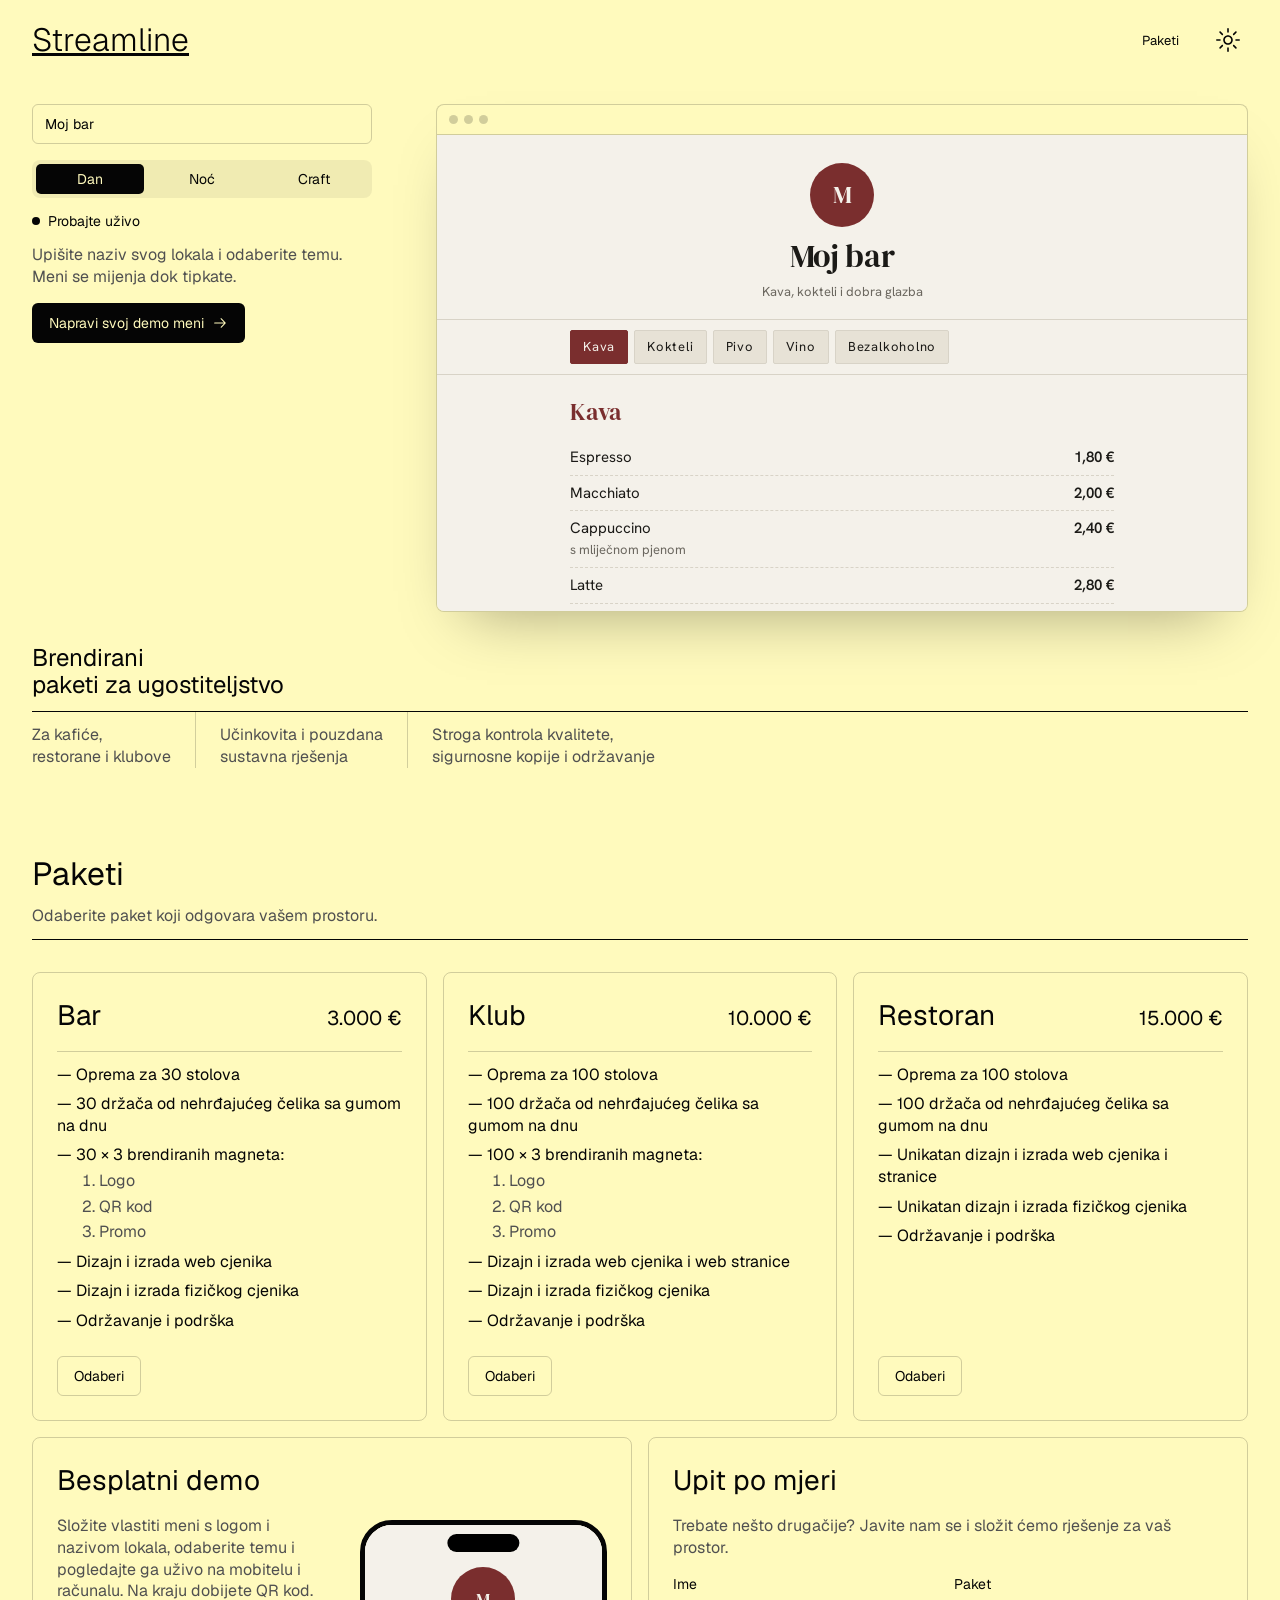
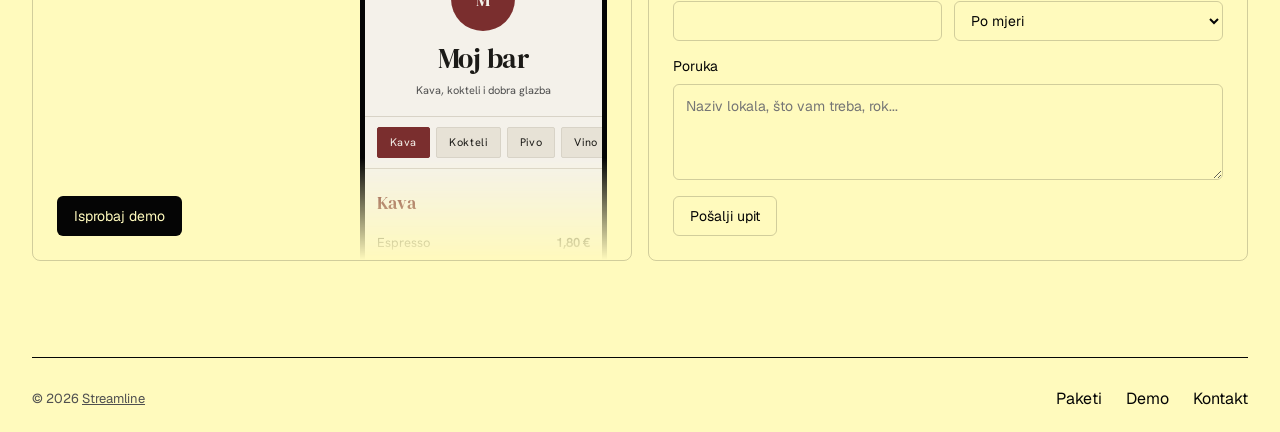
==== commit aff2ab77: "Translate the homepage lines, tighten the hero, drop mobile shadows - The two English lines under th" ====
--- a/index.html
+++ b/index.html
@@ -79,8 +79,8 @@
 
                 <div id="list">
                     <div>Za kafiće, <br> restorane i klubove</div>
-                    <div>Efficient and reliable<br> system solutions</div>
-                    <div>Rigid quality control, <br> backups and maintenance</div>
+                    <div>Učinkovita i pouzdana <br> sustavna rješenja</div>
+                    <div>Stroga kontrola kvalitete, <br> sigurnosne kopije i održavanje</div>
                 </div>
             </div>
 
--- a/css/home.css
+++ b/css/home.css
@@ -39,11 +39,6 @@
 
 .hero-controls .btn {
     align-self: flex-start;
-}
-
-/* name and themes on top, the explanation and the button under them */
-.hero-controls .eyebrow {
-    margin-top: var(--space-4);
 }
 
 .eyebrow {
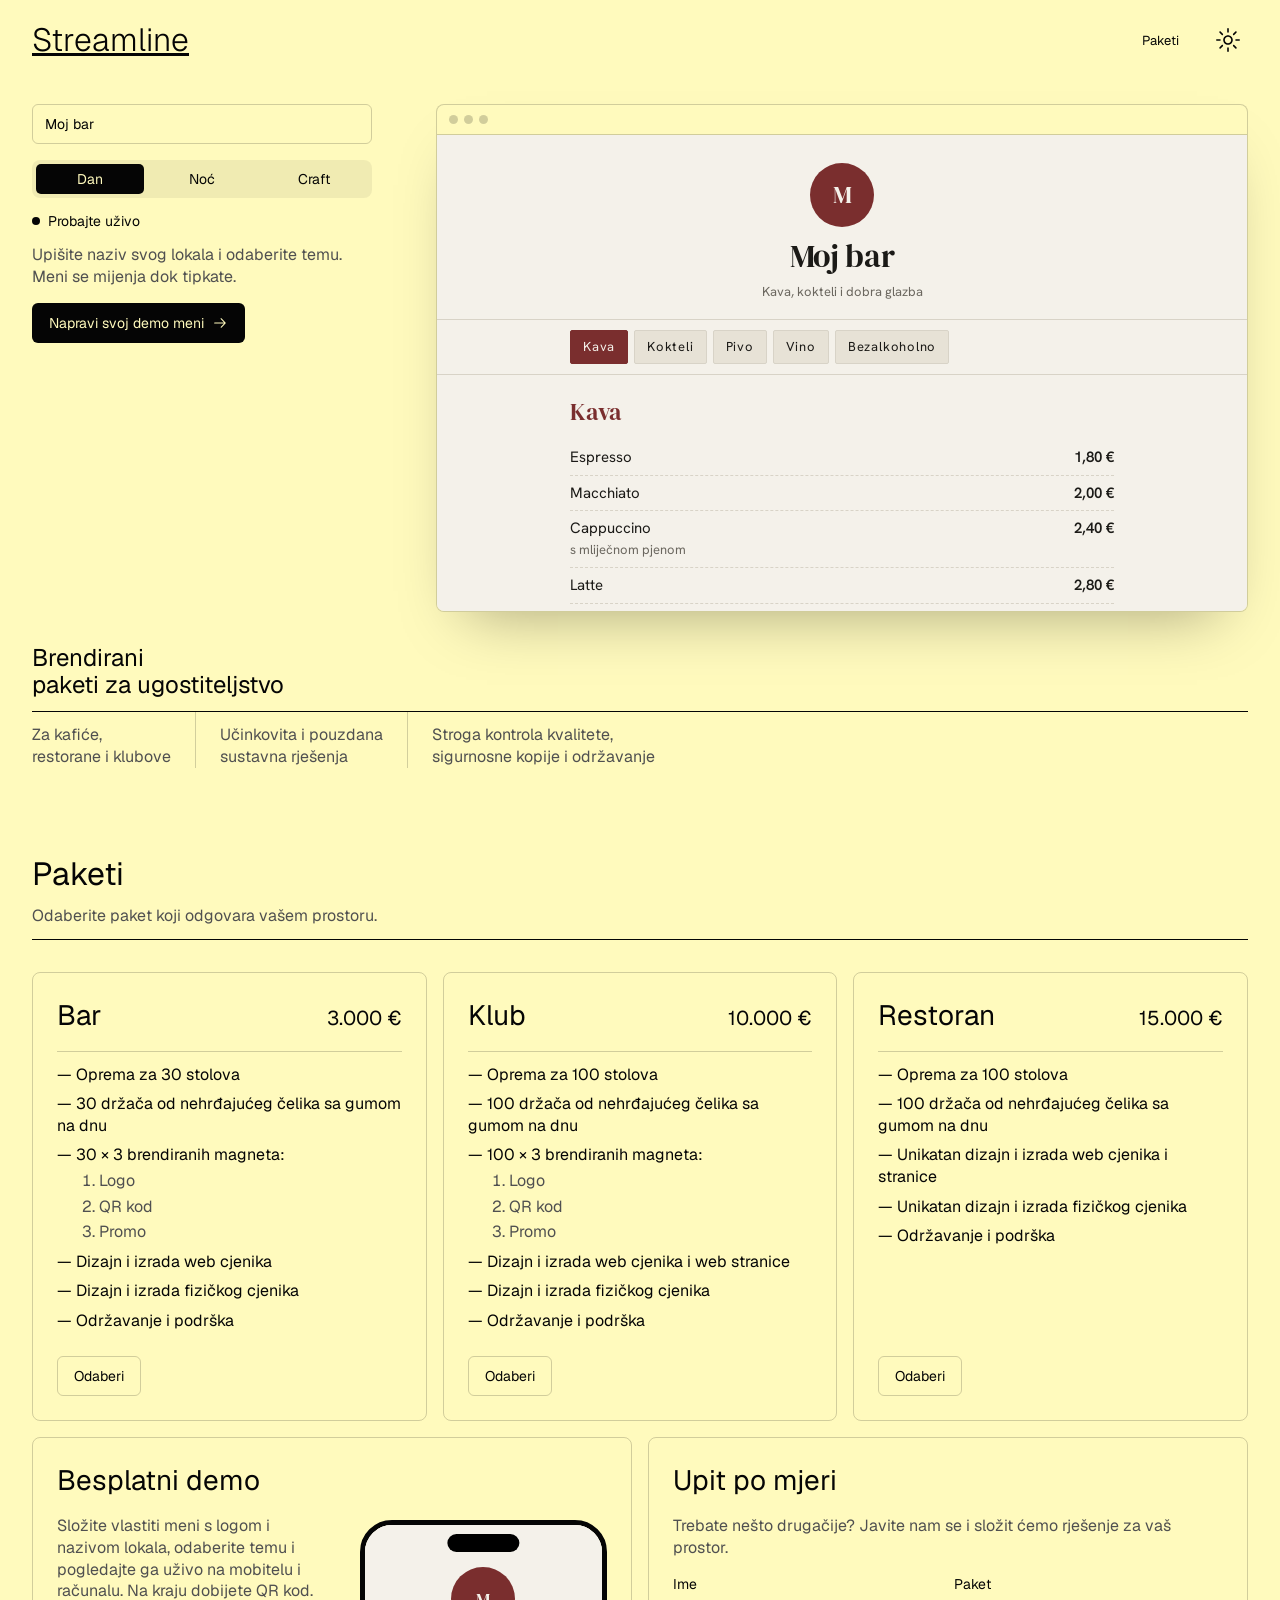
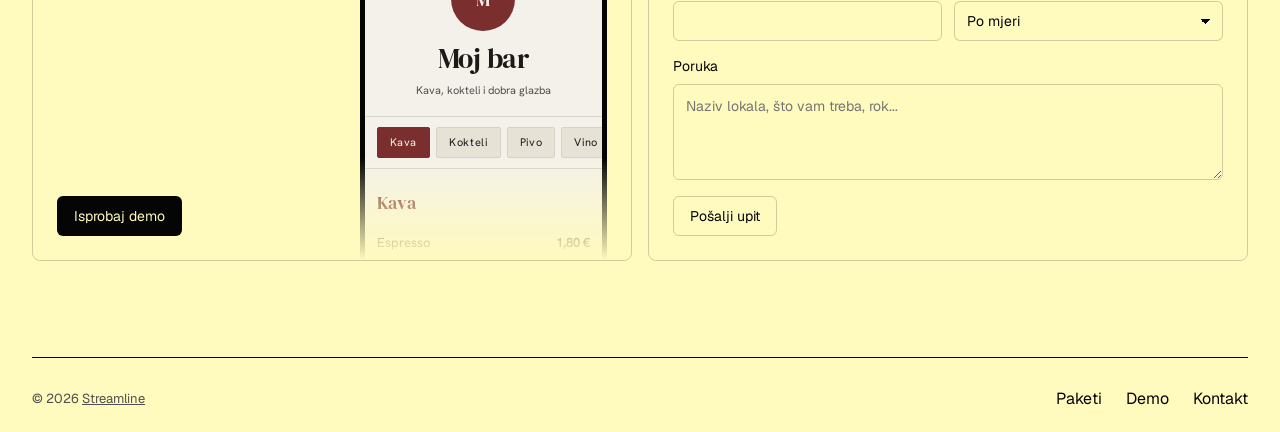
==== commit 272da9a4: "Load fresh CSS and JS after updates, drop iPhone field shadows - CSS and JS links carry a version ta" ====
--- a/index.html
+++ b/index.html
@@ -15,15 +15,15 @@
     </script>
 
     <link rel="preload" href="fonts/geist-latin.woff2" as="font" type="font/woff2" crossorigin>
-    <link rel="stylesheet" href="css/site-font.css">
+    <link rel="stylesheet" href="css/site-font.css?v=20261027">
     <!-- menu fonts, served from fonts/ (see css/fonts.css); the default theme's two are preloaded -->
     <link rel="preload" href="fonts/hanken-grotesk-latin.woff2" as="font" type="font/woff2" crossorigin>
     <link rel="preload" href="fonts/dm-serif-display-400-latin.woff2" as="font" type="font/woff2" crossorigin>
-    <link rel="stylesheet" href="css/fonts.css">
-    <link rel="stylesheet" href="css/tokens.css">
-    <link rel="stylesheet" href="css/base.css">
-    <link rel="stylesheet" href="css/menu.css">
-    <link rel="stylesheet" href="css/home.css">
+    <link rel="stylesheet" href="css/fonts.css?v=20261027">
+    <link rel="stylesheet" href="css/tokens.css?v=20261027">
+    <link rel="stylesheet" href="css/base.css?v=20261027">
+    <link rel="stylesheet" href="css/menu.css?v=20261027">
+    <link rel="stylesheet" href="css/home.css?v=20261027">
 </head>
 
 <body>
@@ -201,10 +201,10 @@
         </div>
     </footer>
 
-    <script src="js/theme.js"></script>
-    <script src="js/default-menu.js"></script>
-    <script src="js/menu.js"></script>
-    <script src="js/home.js"></script>
+    <script src="js/theme.js?v=20261027"></script>
+    <script src="js/default-menu.js?v=20261027"></script>
+    <script src="js/menu.js?v=20261027"></script>
+    <script src="js/home.js?v=20261027"></script>
 </body>
 
 </html>
--- a/css/base.css
+++ b/css/base.css
@@ -285,6 +285,23 @@
     border-radius: var(--radius-sm);
     background: transparent;
     font-size: var(--text-sm);
+    /* iPhone Safari draws its own inset shadow and gloss on fields */
+    -webkit-appearance: none;
+    appearance: none;
+    box-shadow: none;
+}
+
+/* appearance: none drops the native arrow, so draw one */
+select.input {
+    padding-right: calc(var(--space-3) + 16px);
+    background-image:
+        linear-gradient(45deg, transparent 50%, currentColor 50%),
+        linear-gradient(135deg, currentColor 50%, transparent 50%);
+    background-position:
+        calc(100% - var(--space-3) - 5px) 50%,
+        calc(100% - var(--space-3)) 50%;
+    background-size: 5px 5px;
+    background-repeat: no-repeat;
 }
 
 textarea.input {
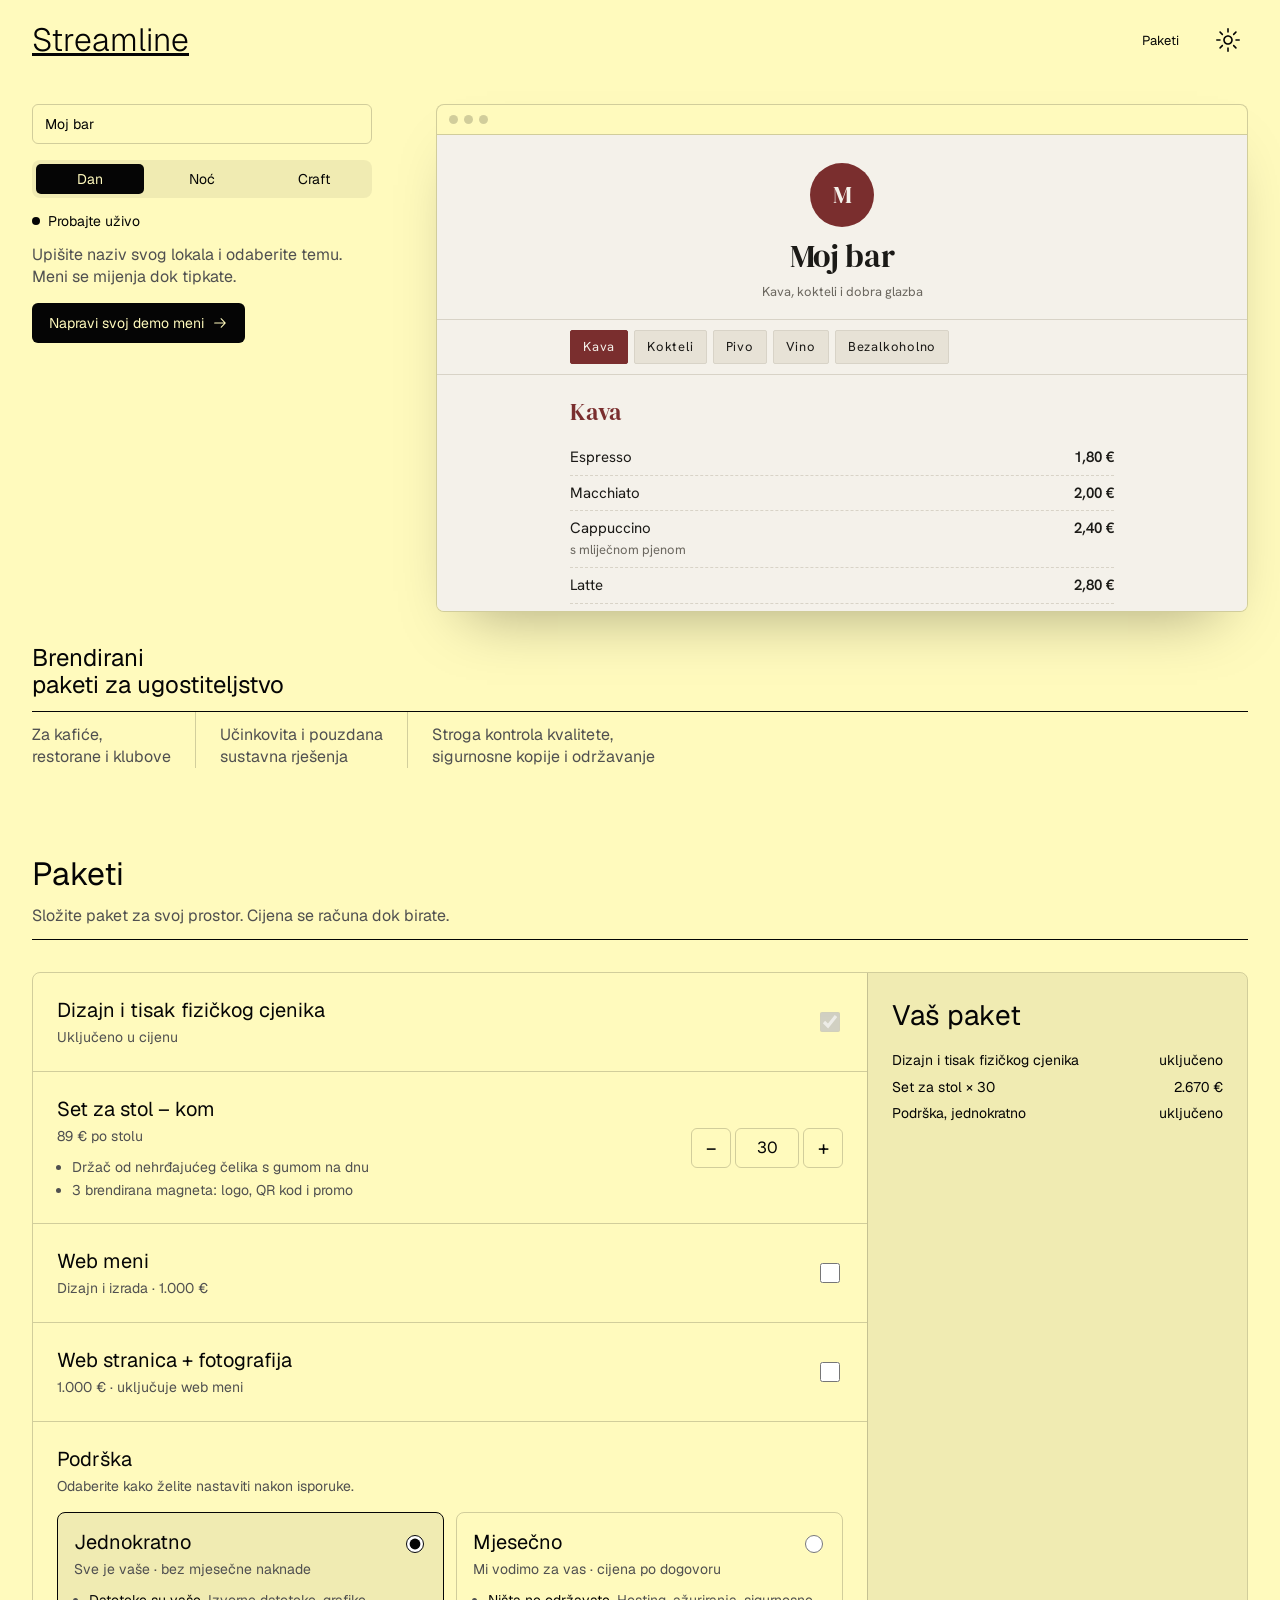
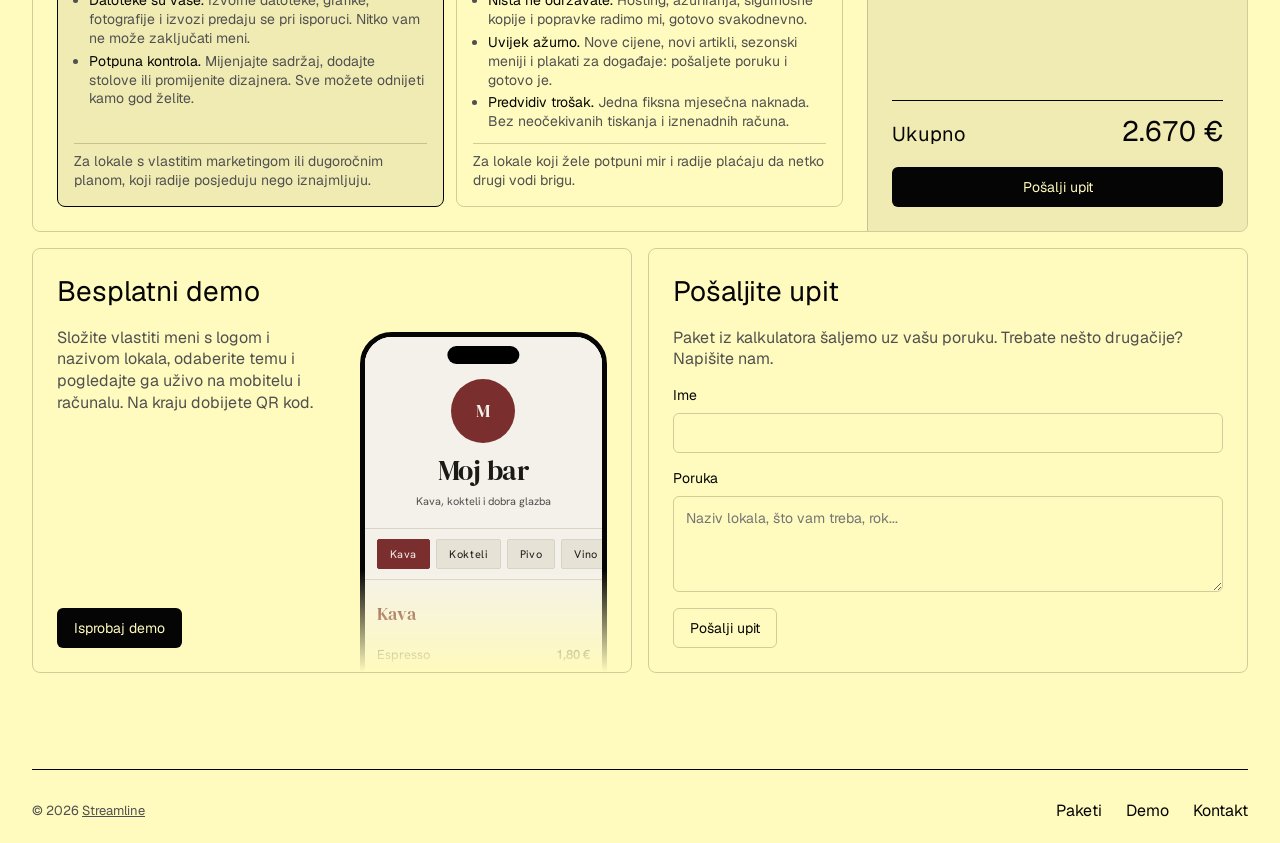
==== commit 579c3c6a: "Replace the three packages with a price calculator - One calculator instead of the Bar / Klub / Rest" ====
--- a/index.html
+++ b/index.html
@@ -15,15 +15,15 @@
     </script>
 
     <link rel="preload" href="fonts/geist-latin.woff2" as="font" type="font/woff2" crossorigin>
-    <link rel="stylesheet" href="css/site-font.css?v=20261027">
+    <link rel="stylesheet" href="css/site-font.css?v=202610274">
     <!-- menu fonts, served from fonts/ (see css/fonts.css); the default theme's two are preloaded -->
     <link rel="preload" href="fonts/hanken-grotesk-latin.woff2" as="font" type="font/woff2" crossorigin>
     <link rel="preload" href="fonts/dm-serif-display-400-latin.woff2" as="font" type="font/woff2" crossorigin>
-    <link rel="stylesheet" href="css/fonts.css?v=20261027">
-    <link rel="stylesheet" href="css/tokens.css?v=20261027">
-    <link rel="stylesheet" href="css/base.css?v=20261027">
-    <link rel="stylesheet" href="css/menu.css?v=20261027">
-    <link rel="stylesheet" href="css/home.css?v=20261027">
+    <link rel="stylesheet" href="css/fonts.css?v=202610274">
+    <link rel="stylesheet" href="css/tokens.css?v=202610274">
+    <link rel="stylesheet" href="css/base.css?v=202610274">
+    <link rel="stylesheet" href="css/menu.css?v=202610274">
+    <link rel="stylesheet" href="css/home.css?v=202610274">
 </head>
 
 <body>
@@ -31,7 +31,7 @@
     <header class="site-header container">
         <a class="brand" href="index.html">Streamline</a>
         <div class="header-actions">
-            <a class="btn btn-ghost btn-sm hide-mobile" href="#packages">Paketi</a>
+            <a class="btn btn-ghost btn-sm" href="#packages">Paketi</a>
             <button id="theme" type="button" aria-label="Promijeni temu">
                 <svg class="sun" width="24" height="24" viewBox="0 0 15 15" fill="none" xmlns="http://www.w3.org/2000/svg"><path d="M7.5 0C7.77614 0 8 0.223858 8 0.5V2.5C8 2.77614 7.77614 3 7.5 3C7.22386 3 7 2.77614 7 2.5V0.5C7 0.223858 7.22386 0 7.5 0ZM2.1967 2.1967C2.39196 2.00144 2.70854 2.00144 2.90381 2.1967L4.31802 3.61091C4.51328 3.80617 4.51328 4.12276 4.31802 4.31802C4.12276 4.51328 3.80617 4.51328 3.61091 4.31802L2.1967 2.90381C2.00144 2.70854 2.00144 2.39196 2.1967 2.1967ZM0.5 7C0.223858 7 0 7.22386 0 7.5C0 7.77614 0.223858 8 0.5 8H2.5C2.77614 8 3 7.77614 3 7.5C3 7.22386 2.77614 7 2.5 7H0.5ZM2.1967 12.8033C2.00144 12.608 2.00144 12.2915 2.1967 12.0962L3.61091 10.682C3.80617 10.4867 4.12276 10.4867 4.31802 10.682C4.51328 10.8772 4.51328 11.1938 4.31802 11.3891L2.90381 12.8033C2.70854 12.9986 2.39196 12.9986 2.1967 12.8033ZM12.5 7C12.2239 7 12 7.22386 12 7.5C12 7.77614 12.2239 8 12.5 8H14.5C14.7761 8 15 7.77614 15 7.5C15 7.22386 14.7761 7 14.5 7H12.5ZM10.682 4.31802C10.4867 4.12276 10.4867 3.80617 10.682 3.61091L12.0962 2.1967C12.2915 2.00144 12.608 2.00144 12.8033 2.1967C12.9986 2.39196 12.9986 2.70854 12.8033 2.90381L11.3891 4.31802C11.1938 4.51328 10.8772 4.51328 10.682 4.31802ZM8 12.5C8 12.2239 7.77614 12 7.5 12C7.22386 12 7 12.2239 7 12.5V14.5C7 14.7761 7.22386 15 7.5 15C7.77614 15 8 14.7761 8 14.5V12.5ZM10.682 10.682C10.8772 10.4867 11.1938 10.4867 11.3891 10.682L12.8033 12.0962C12.9986 12.2915 12.9986 12.608 12.8033 12.8033C12.608 12.9986 12.2915 12.9986 12.0962 12.8033L10.682 11.3891C10.4867 11.1938 10.4867 10.8772 10.682 10.682ZM5.5 7.5C5.5 6.39543 6.39543 5.5 7.5 5.5C8.60457 5.5 9.5 6.39543 9.5 7.5C9.5 8.60457 8.60457 9.5 7.5 9.5C6.39543 9.5 5.5 8.60457 5.5 7.5ZM7.5 4.5C5.84315 4.5 4.5 5.84315 4.5 7.5C4.5 9.15685 5.84315 10.5 7.5 10.5C9.15685 10.5 10.5 9.15685 10.5 7.5C10.5 5.84315 9.15685 4.5 7.5 4.5Z" fill="currentColor" fill-rule="evenodd" clip-rule="evenodd"></path></svg>
             <svg class="moon" width="24" height="24" viewBox="0 0 15 15" fill="none" xmlns="http://www.w3.org/2000/svg"><path d="M2.89998 0.499976C2.89998 0.279062 2.72089 0.0999756 2.49998 0.0999756C2.27906 0.0999756 2.09998 0.279062 2.09998 0.499976V1.09998H1.49998C1.27906 1.09998 1.09998 1.27906 1.09998 1.49998C1.09998 1.72089 1.27906 1.89998 1.49998 1.89998H2.09998V2.49998C2.09998 2.72089 2.27906 2.89998 2.49998 2.89998C2.72089 2.89998 2.89998 2.72089 2.89998 2.49998V1.89998H3.49998C3.72089 1.89998 3.89998 1.72089 3.89998 1.49998C3.89998 1.27906 3.72089 1.09998 3.49998 1.09998H2.89998V0.499976ZM5.89998 3.49998C5.89998 3.27906 5.72089 3.09998 5.49998 3.09998C5.27906 3.09998 5.09998 3.27906 5.09998 3.49998V4.09998H4.49998C4.27906 4.09998 4.09998 4.27906 4.09998 4.49998C4.09998 4.72089 4.27906 4.89998 4.49998 4.89998H5.09998V5.49998C5.09998 5.72089 5.27906 5.89998 5.49998 5.89998C5.72089 5.89998 5.89998 5.72089 5.89998 5.49998V4.89998H6.49998C6.72089 4.89998 6.89998 4.72089 6.89998 4.49998C6.89998 4.27906 6.72089 4.09998 6.49998 4.09998H5.89998V3.49998ZM1.89998 6.49998C1.89998 6.27906 1.72089 6.09998 1.49998 6.09998C1.27906 6.09998 1.09998 6.27906 1.09998 6.49998V7.09998H0.499976C0.279062 7.09998 0.0999756 7.27906 0.0999756 7.49998C0.0999756 7.72089 0.279062 7.89998 0.499976 7.89998H1.09998V8.49998C1.09998 8.72089 1.27906 8.89997 1.49998 8.89997C1.72089 8.89997 1.89998 8.72089 1.89998 8.49998V7.89998H2.49998C2.72089 7.89998 2.89998 7.72089 2.89998 7.49998C2.89998 7.27906 2.72089 7.09998 2.49998 7.09998H1.89998V6.49998ZM8.54406 0.98184L8.24618 0.941586C8.03275 0.917676 7.90692 1.1655 8.02936 1.34194C8.17013 1.54479 8.29981 1.75592 8.41754 1.97445C8.91878 2.90485 9.20322 3.96932 9.20322 5.10022C9.20322 8.37201 6.82247 11.0878 3.69887 11.6097C3.45736 11.65 3.20988 11.6772 2.96008 11.6906C2.74563 11.702 2.62729 11.9535 2.77721 12.1072C2.84551 12.1773 2.91535 12.2458 2.98667 12.3128L3.05883 12.3795L3.31883 12.6045L3.50684 12.7532L3.62796 12.8433L3.81491 12.9742L3.99079 13.089C4.11175 13.1651 4.23536 13.2375 4.36157 13.3059L4.62496 13.4412L4.88553 13.5607L5.18837 13.6828L5.43169 13.7686C5.56564 13.8128 5.70149 13.8529 5.83857 13.8885C5.94262 13.9155 6.04767 13.9401 6.15405 13.9622C6.27993 13.9883 6.40713 14.0109 6.53544 14.0298L6.85241 14.0685L7.11934 14.0892C7.24637 14.0965 7.37436 14.1002 7.50322 14.1002C11.1483 14.1002 14.1032 11.1453 14.1032 7.50023C14.1032 7.25044 14.0893 7.00389 14.0623 6.76131L14.0255 6.48407C13.991 6.26083 13.9453 6.04129 13.8891 5.82642C13.8213 5.56709 13.7382 5.31398 13.6409 5.06881L13.5279 4.80132L13.4507 4.63542L13.3766 4.48666C13.2178 4.17773 13.0353 3.88295 12.8312 3.60423L12.6782 3.40352L12.4793 3.16432L12.3157 2.98361L12.1961 2.85951L12.0355 2.70246L11.8134 2.50184L11.4925 2.24191L11.2483 2.06498L10.9562 1.87446L10.6346 1.68894L10.3073 1.52378L10.1938 1.47176L9.95488 1.3706L9.67791 1.2669L9.42566 1.1846L9.10075 1.09489L8.83599 1.03486L8.54406 0.98184ZM10.4032 5.30023C10.4032 4.27588 10.2002 3.29829 9.83244 2.40604C11.7623 3.28995 13.1032 5.23862 13.1032 7.50023C13.1032 10.593 10.596 13.1002 7.50322 13.1002C6.63646 13.1002 5.81597 12.9036 5.08355 12.5522C6.5419 12.0941 7.81081 11.2082 8.74322 10.0416C8.87963 10.2284 9.10028 10.3497 9.34928 10.3497C9.76349 10.3497 10.0993 10.0139 10.0993 9.59971C10.0993 9.24256 9.84965 8.94373 9.51535 8.86816C9.57741 8.75165 9.63653 8.63334 9.6926 8.51332C9.88358 8.63163 10.1088 8.69993 10.35 8.69993C11.0403 8.69993 11.6 8.14028 11.6 7.44993C11.6 6.75976 11.0406 6.20024 10.3505 6.19993C10.3853 5.90487 10.4032 5.60464 10.4032 5.30023Z" fill="currentColor" fill-rule="evenodd" clip-rule="evenodd"></path></svg>
@@ -89,61 +89,94 @@
         <section id="packages" class="container">
             <div class="section-head">
                 <h3>Paketi</h3>
-                <p>Odaberite paket koji odgovara vašem prostoru.</p>
-            </div>
-
-            <div class="package-grid">
-                <article class="card">
-                    <div class="card-head">
-                        <h4>Bar</h4>
-                        <p class="card-price">3.000 €</p>
-                    </div>
-                    <ul>
-                        <li>Oprema za 30 stolova</li>
-                        <li>30 držača od nehrđajućeg čelika sa gumom na dnu</li>
-                        <li>30 × 3 brendiranih magneta:
-                            <ol><li>Logo</li><li>QR kod</li><li>Promo</li></ol>
-                        </li>
-                        <li>Dizajn i izrada web cjenika</li>
-                        <li>Dizajn i izrada fizičkog cjenika</li>
-                        <li>Održavanje i podrška</li>
-                    </ul>
-                    <a class="btn btn-outline" href="#inquiry" data-package="Bar">Odaberi</a>
-                </article>
-
-                <article class="card">
-                    <div class="card-head">
-                        <h4>Klub</h4>
-                        <p class="card-price">10.000 €</p>
-                    </div>
-                    <ul>
-                        <li>Oprema za 100 stolova</li>
-                        <li>100 držača od nehrđajućeg čelika sa gumom na dnu</li>
-                        <li>100 × 3 brendiranih magneta:
-                            <ol><li>Logo</li><li>QR kod</li><li>Promo</li></ol>
-                        </li>
-                        <li>Dizajn i izrada web cjenika i web stranice</li>
-                        <li>Dizajn i izrada fizičkog cjenika</li>
-                        <li>Održavanje i podrška</li>
-                    </ul>
-                    <a class="btn btn-outline" href="#inquiry" data-package="Klub">Odaberi</a>
-                </article>
-
-                <article class="card">
-                    <div class="card-head">
-                        <h4>Restoran</h4>
-                        <p class="card-price">15.000 €</p>
-                    </div>
-                    <ul>
-                        <li>Oprema za 100 stolova</li>
-                        <li>100 držača od nehrđajućeg čelika sa gumom na dnu</li>
-                        <li>Unikatan dizajn i izrada web cjenika i stranice</li>
-                        <li>Unikatan dizajn i izrada fizičkog cjenika</li>
-                        <li>Održavanje i podrška</li>
-                    </ul>
-                    <a class="btn btn-outline" href="#inquiry" data-package="Restoran">Odaberi</a>
-                </article>
-            </div>
+                <p>Složite paket za svoj prostor. Cijena se računa dok birate.</p>
+            </div>
+
+            <form class="calc" id="calc">
+                <div class="calc-options">
+                    <label class="calc-row">
+                        <span class="calc-text">
+                            <span class="calc-title">Dizajn i tisak fizičkog cjenika</span>
+                            <span class="calc-price">Uključeno u cijenu</span>
+                        </span>
+                        <input class="calc-check" type="checkbox" checked disabled aria-label="Dizajn i tisak fizičkog cjenika, uključeno u cijenu">
+                    </label>
+
+                    <div class="calc-row">
+                        <div class="calc-text">
+                            <label class="calc-title" for="calc-sets">Set za stol – kom</label>
+                            <p class="calc-price"><span data-price-of="set"></span> po stolu</p>
+                            <ul class="calc-includes">
+                                <li>Držač od nehrđajućeg čelika s gumom na dnu</li>
+                                <li>3 brendirana magneta: logo, QR kod i promo</li>
+                            </ul>
+                        </div>
+                        <div class="stepper">
+                            <button type="button" class="btn btn-outline btn-icon" data-step="-1" aria-label="Manje">−</button>
+                            <input class="input" type="number" id="calc-sets" name="sets" value="30" min="0" max="999" inputmode="numeric">
+                            <button type="button" class="btn btn-outline btn-icon" data-step="1" aria-label="Više">+</button>
+                        </div>
+                    </div>
+
+                    <label class="calc-row">
+                        <span class="calc-text">
+                            <span class="calc-title">Web meni</span>
+                            <span class="calc-price">Dizajn i izrada · <span data-price-of="web"></span></span>
+                        </span>
+                        <input class="calc-check" type="checkbox" name="web">
+                    </label>
+
+                    <label class="calc-row">
+                        <span class="calc-text">
+                            <span class="calc-title">Web stranica + fotografija</span>
+                            <span class="calc-price"><span data-price-of="site"></span> · uključuje web meni</span>
+                        </span>
+                        <input class="calc-check" type="checkbox" name="site">
+                    </label>
+
+                    <div class="calc-row calc-plan-row">
+                        <div class="calc-text">
+                            <span class="calc-title">Podrška</span>
+                            <span class="calc-price">Odaberite kako želite nastaviti nakon isporuke.</span>
+                        </div>
+                        <div class="plans" role="radiogroup" aria-label="Podrška">
+                            <label class="plan">
+                                <span class="plan-head">
+                                    <span class="plan-name">Jednokratno</span>
+                                    <input type="radio" name="plan" value="once" checked>
+                                </span>
+                                <span class="plan-tag">Sve je vaše · bez mjesečne naknade</span>
+                                <ul>
+                                    <li><b>Datoteke su vaše.</b> Izvorne datoteke, grafike, fotografije i izvozi predaju se pri isporuci. Nitko vam ne može zaključati meni.</li>
+                                    <li><b>Potpuna kontrola.</b> Mijenjajte sadržaj, dodajte stolove ili promijenite dizajnera. Sve možete odnijeti kamo god želite.</li>
+                                </ul>
+                                <span class="plan-fit">Za lokale s vlastitim marketingom ili dugoročnim planom, koji radije posjeduju nego iznajmljuju.</span>
+                            </label>
+
+                            <label class="plan">
+                                <span class="plan-head">
+                                    <span class="plan-name">Mjesečno</span>
+                                    <input type="radio" name="plan" value="monthly">
+                                </span>
+                                <span class="plan-tag">Mi vodimo za vas · cijena po dogovoru</span>
+                                <ul>
+                                    <li><b>Ništa ne održavate.</b> Hosting, ažuriranja, sigurnosne kopije i popravke radimo mi, gotovo svakodnevno.</li>
+                                    <li><b>Uvijek ažurno.</b> Nove cijene, novi artikli, sezonski meniji i plakati za događaje: pošaljete poruku i gotovo je.</li>
+                                    <li><b>Predvidiv trošak.</b> Jedna fiksna mjesečna naknada. Bez neočekivanih tiskanja i iznenadnih računa.</li>
+                                </ul>
+                                <span class="plan-fit">Za lokale koji žele potpuni mir i radije plaćaju da netko drugi vodi brigu.</span>
+                            </label>
+                        </div>
+                    </div>
+                </div>
+
+                <div class="calc-summary" aria-live="polite">
+                    <h4>Vaš paket</h4>
+                    <ul class="calc-lines"></ul>
+                    <p class="calc-total"><span>Ukupno</span> <output name="total"></output></p>
+                    <a class="btn btn-primary" href="#inquiry" data-to-inquiry>Pošalji upit</a>
+                </div>
+            </form>
 
             <div class="split">
                 <div class="split-item free-demo">
@@ -161,24 +194,13 @@
                 </div>
 
                 <form class="split-item" id="inquiry">
-                    <h4>Upit po mjeri</h4>
-                    <p>Trebate nešto drugačije? Javite nam se i složit ćemo rješenje za vaš prostor.</p>
-
-                    <div class="form-row">
-                        <label class="field">
-                            <span>Ime</span>
-                            <input class="input" type="text" name="name" required>
-                        </label>
-                        <label class="field">
-                            <span>Paket</span>
-                            <select class="input" name="package">
-                                <option>Po mjeri</option>
-                                <option>Bar</option>
-                                <option>Klub</option>
-                                <option>Restoran</option>
-                            </select>
-                        </label>
-                    </div>
+                    <h4>Pošaljite upit</h4>
+                    <p>Paket iz kalkulatora šaljemo uz vašu poruku. Trebate nešto drugačije? Napišite nam.</p>
+
+                    <label class="field">
+                        <span>Ime</span>
+                        <input class="input" type="text" name="name" required>
+                    </label>
                     <label class="field">
                         <span>Poruka</span>
                         <textarea class="input" name="message" rows="3" placeholder="Naziv lokala, što vam treba, rok..."></textarea>
@@ -201,10 +223,10 @@
         </div>
     </footer>
 
-    <script src="js/theme.js?v=20261027"></script>
-    <script src="js/default-menu.js?v=20261027"></script>
-    <script src="js/menu.js?v=20261027"></script>
-    <script src="js/home.js?v=20261027"></script>
+    <script src="js/theme.js?v=202610274"></script>
+    <script src="js/default-menu.js?v=202610274"></script>
+    <script src="js/menu.js?v=202610274"></script>
+    <script src="js/home.js?v=202610274"></script>
 </body>
 
 </html>
--- a/css/base.css
+++ b/css/base.css
@@ -124,21 +124,58 @@
     gap: var(--space-4);
 }
 
+/* light/dark switch: both icons sit in one cell and swap with a quarter turn */
 #theme {
     display: grid;
     place-items: center;
     width: 40px;
     height: 40px;
-}
-
-/* show the icon you'd switch to */
+    border-radius: var(--radius-sm);
+    transition: background-color var(--duration);
+}
+
+#theme:hover {
+    background: var(--muted);
+}
+
+#theme:focus-visible {
+    outline: 2px solid var(--fg);
+    outline-offset: 2px;
+}
+
+#theme svg {
+    grid-area: 1 / 1;
+    transition: opacity .3s var(--ease), transform .3s var(--ease);
+}
+
 .moon,
 :root[data-theme="dark"] .sun {
-    display: none;
+    opacity: 0;
+    transform: rotate(90deg) scale(.5);
 }
 
 :root[data-theme="dark"] .moon {
-    display: block;
+    opacity: 1;
+    transform: none;
+}
+
+/* while the theme changes, every color lands at once instead of each
+   element easing at its own speed; only the switch's icons animate */
+.theme-switching *,
+.theme-switching *::before,
+.theme-switching *::after {
+    transition: none !important;
+}
+
+.theme-switching #theme svg {
+    transition: opacity .3s var(--ease), transform .3s var(--ease) !important;
+}
+
+/* browsers with view transitions cross-fade the whole page */
+::view-transition-old(root),
+::view-transition-new(root) {
+    animation-duration: .3s;
+    animation-timing-function: var(--ease);
 }
 
 /* ---------- section heading ---------- */
--- a/css/home.css
+++ b/css/home.css
@@ -116,91 +116,268 @@
     scroll-margin-top: var(--space-4);
 }
 
-.package-grid {
+/* calculator: options on the left, the running total on the right */
+.calc {
     display: grid;
-    grid-template-columns: repeat(3, 1fr);
+    grid-template-columns: 1fr minmax(280px, 380px);
+    border: var(--border-width) solid var(--border);
+    border-radius: var(--radius);
+    line-height: var(--line-height);
+    overflow: hidden;
+}
+
+.calc-options {
+    display: flex;
+    flex-direction: column;
+}
+
+.calc-row {
+    display: flex;
+    align-items: center;
+    justify-content: space-between;
+    gap: var(--space-5);
+    padding: var(--space-5);
+    border-bottom: var(--border-width) solid var(--border);
+    transition: background-color var(--duration);
+}
+
+.calc-row:last-child {
+    border-bottom: 0;
+}
+
+label.calc-row {
+    cursor: pointer;
+}
+
+label.calc-row:hover {
+    background: var(--muted);
+}
+
+label.calc-row:has(input:disabled) {
+    cursor: default;
+    background: none;
+}
+
+.calc-text {
+    display: flex;
+    flex-direction: column;
+    gap: var(--space-1);
+    min-width: 0;
+}
+
+.calc-title {
+    font-size: var(--text-lg);
+}
+
+.calc-price,
+.calc-includes {
+    color: var(--accent);
+    font-size: var(--text-sm);
+}
+
+.calc-includes,
+.plan ul {
+    display: flex;
+    flex-direction: column;
+    gap: var(--space-1);
+    margin-top: var(--space-2);
+    padding-left: 1.1em;
+    list-style: disc;
+}
+
+/* support: one-time or monthly, two cards side by side */
+.calc-plan-row {
+    flex-direction: column;
+    align-items: stretch;
     gap: var(--space-4);
 }
 
-.card,
+.plans {
+    display: grid;
+    grid-template-columns: 1fr 1fr;
+    gap: var(--space-3);
+}
+
+.plan {
+    display: flex;
+    flex-direction: column;
+    gap: var(--space-1);
+    padding: var(--space-4);
+    border: var(--border-width) solid var(--border);
+    border-radius: var(--radius);
+    font-size: var(--text-sm);
+    cursor: pointer;
+    transition: border-color var(--duration), background-color var(--duration);
+}
+
+.plan:hover {
+    border-color: var(--fg);
+}
+
+.plan:has(input:checked) {
+    border-color: var(--fg);
+    background: var(--muted);
+}
+
+.plan:has(input:focus-visible) {
+    outline: 2px solid var(--fg);
+    outline-offset: 2px;
+}
+
+.plan-head {
+    display: flex;
+    align-items: center;
+    justify-content: space-between;
+    gap: var(--space-3);
+}
+
+.plan-name {
+    font-size: var(--text-lg);
+}
+
+.plan-head input {
+    width: 18px;
+    height: 18px;
+    accent-color: var(--fg);
+    cursor: inherit;
+}
+
+.plan-tag,
+.plan-fit {
+    color: var(--accent);
+}
+
+.plan ul {
+    flex: 1;
+    margin-bottom: var(--space-2);
+}
+
+/* the lead of each point in the text color, the rest in grey */
+.plan li {
+    color: var(--accent);
+}
+
+.plan b {
+    color: var(--fg);
+    font-weight: var(--weight-medium);
+}
+
+.plan-fit {
+    padding-top: var(--space-2);
+    border-top: var(--border-width) solid var(--border);
+}
+
+.calc-check {
+    flex: none;
+    width: 20px;
+    height: 20px;
+    accent-color: var(--fg);
+    cursor: inherit;
+}
+
+.stepper {
+    flex: none;
+    display: flex;
+    gap: var(--space-1);
+}
+
+.stepper .btn {
+    width: 40px;
+    height: 40px;
+    font-size: var(--text-lg);
+}
+
+.stepper .input {
+    width: 64px;
+    text-align: center;
+    font-size: var(--text-md);
+    -moz-appearance: textfield;
+}
+
+.stepper .input::-webkit-inner-spin-button,
+.stepper .input::-webkit-outer-spin-button {
+    -webkit-appearance: none;
+    margin: 0;
+}
+
+.calc-summary {
+    display: flex;
+    flex-direction: column;
+    gap: var(--space-4);
+    padding: var(--space-5);
+    border-left: var(--border-width) solid var(--border);
+    background: var(--muted);
+}
+
+.calc-summary h4 {
+    font-size: var(--text-xl);
+}
+
+.calc-lines {
+    flex: 1;
+    display: flex;
+    flex-direction: column;
+    gap: var(--space-2);
+    font-size: var(--text-sm);
+}
+
+.calc-lines li {
+    display: flex;
+    justify-content: space-between;
+    gap: var(--space-3);
+}
+
+.calc-lines li > span:last-child {
+    white-space: nowrap;
+    font-variant-numeric: tabular-nums;
+}
+
+.calc-empty {
+    color: var(--accent);
+}
+
+.calc-total {
+    display: flex;
+    align-items: baseline;
+    justify-content: space-between;
+    padding-top: var(--space-3);
+    border-top: var(--border-width) solid currentColor;
+    font-size: var(--text-lg);
+}
+
+.calc-total output {
+    font-size: var(--text-xl);
+    font-variant-numeric: tabular-nums;
+}
+
+/* free demo and inquiry share one card look and hover */
 .split-item {
     display: flex;
     flex-direction: column;
     gap: var(--space-4);
     padding: var(--space-5);
     line-height: var(--line-height);
-}
-
-/* packages, free demo and inquiry all share one card look and hover */
-.card,
-.split-item {
     border: var(--border-width) solid var(--border);
     border-radius: var(--radius);
     transition: border-color var(--duration), transform var(--duration) var(--ease);
 }
 
-.card:hover,
 .split-item:hover {
     border-color: var(--fg);
     transform: translateY(-2px);
 }
 
 /* hovering a card fills its outline button */
-.card:hover .btn,
 .split-item:hover .btn-outline {
     background: var(--fg);
     border-color: var(--fg);
     color: var(--bg);
 }
 
-.card-head {
-    display: flex;
-    align-items: baseline;
-    justify-content: space-between;
-    gap: var(--space-3);
-}
-
-.card h4 {
-    font-size: var(--text-xl);
-}
-
-.card-price {
-    color: var(--fg) !important;
-    white-space: nowrap;
-    font-size: var(--text-lg);
-}
-
-.card p,
 .split-item p {
     color: var(--accent);
 }
 
-.card ul {
-    flex: 1;
-    display: flex;
-    flex-direction: column;
-    gap: var(--space-2);
-    margin-bottom: var(--space-2);
-    padding-top: var(--space-3);
-    border-top: var(--border-width) solid var(--border);
-}
-
-.card ul > li::before {
-    content: "— ";
-}
-
-/* the three magnets under "brendiranih magneta" */
-.card ol {
-    display: flex;
-    flex-direction: column;
-    gap: var(--space-1);
-    margin-top: var(--space-1);
-    padding-left: 2.6em;
-    list-style: decimal;
-    color: var(--accent);
-}
-
-.card .btn,
 .split-item .btn {
     align-self: flex-start;
 }
@@ -283,10 +460,6 @@
 /* ---------- mobile ---------- */
 
 @media (max-width: 860px) {
-    .hide-mobile {
-        display: none;
-    }
-
     #landing {
         --stage-h: clamp(250px, 40svh, 380px);
         justify-content: flex-start;
@@ -342,9 +515,36 @@
         box-shadow: none;
     }
 
-    .package-grid,
     .split {
         grid-template-columns: 1fr;
+    }
+
+    .calc {
+        grid-template-columns: 1fr;
+    }
+
+    .calc-summary {
+        border-left: 0;
+        border-top: var(--border-width) solid var(--border);
+    }
+
+    .calc-summary .btn {
+        align-self: stretch;
+    }
+
+    .plans {
+        grid-template-columns: 1fr;
+    }
+
+    /* the stepper goes under the set's description */
+    .calc-row:has(.stepper) {
+        flex-direction: column;
+        align-items: stretch;
+        gap: var(--space-4);
+    }
+
+    .stepper .input {
+        flex: 1;
     }
 
     /* free demo is just text and a button on mobile */
